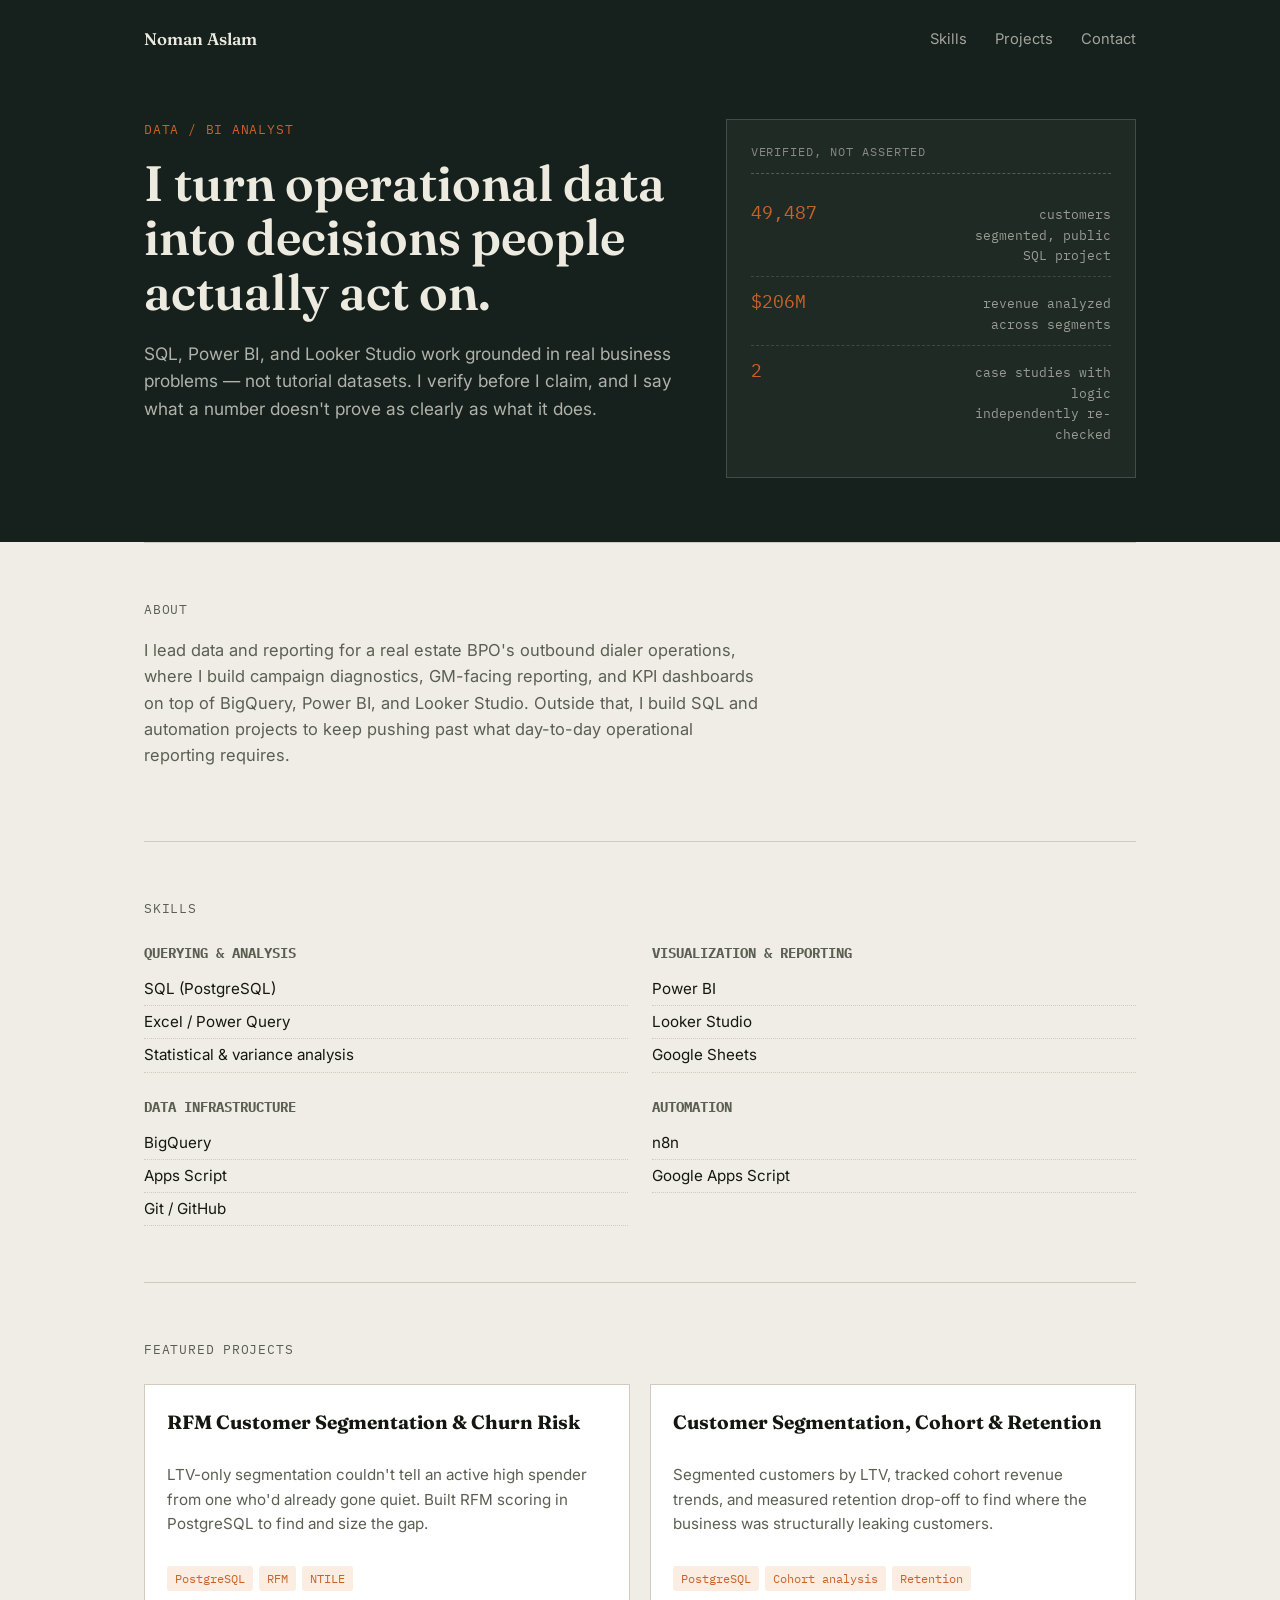
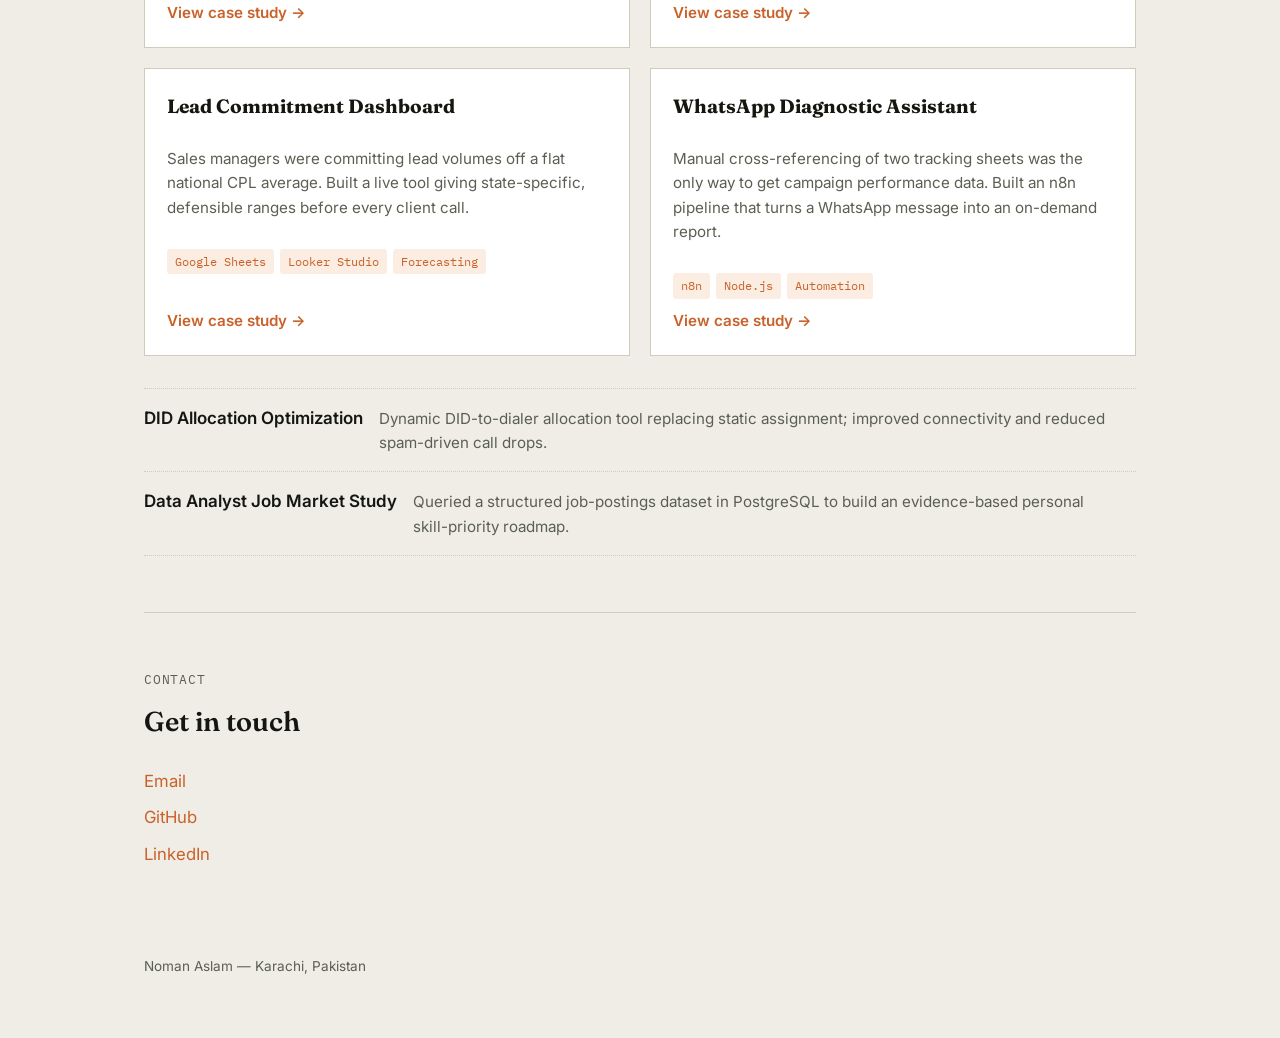
==== index.html @ b7667c4c "Update contact information in index.html" ====
<!DOCTYPE html>
<html lang="en">
<head>
<meta charset="UTF-8">
<meta name="viewport" content="width=device-width, initial-scale=1.0">
<title>Noman Aslam — Data / BI Analyst</title>
<meta name="description" content="Data and BI analyst portfolio — SQL, Power BI, Looker Studio, automation.">
<link rel="preconnect" href="https://fonts.googleapis.com">
<link href="https://fonts.googleapis.com/css2?family=Fraunces:wght@500;600&family=Inter:wght@400;500;600&family=IBM+Plex+Mono:wght@400;500&display=swap" rel="stylesheet">
<link rel="stylesheet" href="style.css">
</head>
<body>

<!-- ===================== HERO PANEL (dark, includes nav) ===================== -->
<!-- EDIT THIS SECTION: your one-line title, intro sentence, and the
     three ledger stats below (only use numbers you can actually back up) -->
<div class="hero-panel">
  <div class="wrap">
    <nav class="nav">
      <div class="nav-name">Noman Aslam</div>
      <div class="nav-links">
        <a href="#skills">Skills</a>
        <a href="#projects">Projects</a>
        <a href="#contact">Contact</a>
      </div>
    </nav>

    <section class="hero">
      <div>
        <div class="hero-eyebrow">Data / BI Analyst</div>
        <h1>I turn operational data into decisions people actually act on.</h1>
        <p>
          SQL, Power BI, and Looker Studio work grounded in real business problems —
          not tutorial datasets. I verify before I claim, and I say what a number
          doesn't prove as clearly as what it does.
        </p>
      </div>

      <!-- Ledger card: real, checkable numbers only -->
      <div class="ledger">
        <div class="ledger-title">Verified, not asserted</div>
        <div class="ledger-row">
          <span class="ledger-value">49,487</span>
          <span class="ledger-label">customers segmented, public SQL project</span>
        </div>
        <div class="ledger-row">
          <span class="ledger-value">$206M</span>
          <span class="ledger-label">revenue analyzed across segments</span>
        </div>
        <div class="ledger-row">
          <span class="ledger-value">2</span>
          <span class="ledger-label">case studies with logic independently re-checked</span>
        </div>
      </div>
    </section>
  </div>
</div>

<!-- ===================== ABOUT ===================== -->
<!-- EDIT THIS SECTION: 3-4 sentences about your real background -->
<div class="wrap">
  <section class="about">
    <div class="section-label">About</div>
    <p>
      I lead data and reporting for a real estate BPO's outbound dialer operations,
      where I build campaign diagnostics, GM-facing reporting, and KPI dashboards
      on top of BigQuery, Power BI, and Looker Studio. Outside that, I build SQL
      and automation projects to keep pushing past what day-to-day operational
      reporting requires.
    </p>
  </section>
</div>

<!-- ===================== SKILLS ===================== -->
<!-- EDIT THIS SECTION: add/remove items freely, keep the groupings -->
<div class="wrap">
  <section id="skills">
    <div class="section-label">Skills</div>
    <div class="section-title"></div>
    <div class="skills-groups">
      <div class="skill-group">
        <h4>Querying & Analysis</h4>
        <ul>
          <li>SQL (PostgreSQL)</li>
          <li>Excel / Power Query</li>
          <li>Statistical & variance analysis</li>
        </ul>
      </div>
      <div class="skill-group">
        <h4>Visualization & Reporting</h4>
        <ul>
          <li>Power BI</li>
          <li>Looker Studio</li>
          <li>Google Sheets</li>
        </ul>
      </div>
      <div class="skill-group">
        <h4>Data Infrastructure</h4>
        <ul>
          <li>BigQuery</li>
          <li>Apps Script</li>
          <li>Git / GitHub</li>
        </ul>
      </div>
      <div class="skill-group">
        <h4>Automation</h4>
        <ul>
          <li>n8n</li>
          <li>Google Apps Script</li>
        </ul>
      </div>
    </div>
  </section>
</div>

<!-- ===================== FEATURED PROJECTS ===================== -->
<!-- To add a project later: copy one .project-card block and edit the text -->
<div class="wrap">
  <section id="projects">
    <div class="section-label">Featured Projects</div>
    <div class="section-title"></div>
    <div class="projects-grid">

      <div class="project-card">
        <h3>RFM Customer Segmentation & Churn Risk</h3>
        <p class="problem">
          LTV-only segmentation couldn't tell an active high spender from one
          who'd already gone quiet. Built RFM scoring in PostgreSQL to find
          and size the gap.
        </p>
        <div class="tags">
          <span class="tag">PostgreSQL</span>
          <span class="tag">RFM</span>
          <span class="tag">NTILE</span>
        </div>
        <a class="card-link" href="projects/rfm-segmentation/">View case study →</a>
      </div>

      <div class="project-card">
        <h3>Customer Segmentation, Cohort & Retention</h3>
        <p class="problem">
          Segmented customers by LTV, tracked cohort revenue trends, and
          measured retention drop-off to find where the business was
          structurally leaking customers.
        </p>
        <div class="tags">
          <span class="tag">PostgreSQL</span>
          <span class="tag">Cohort analysis</span>
          <span class="tag">Retention</span>
        </div>
        <a class="card-link" href="projects/customer-segmentation/">View case study →</a>
      </div>

      <div class="project-card">
        <h3>Lead Commitment Dashboard</h3>
        <p class="problem">
          Sales managers were committing lead volumes off a flat national CPL
          average. Built a live tool giving state-specific, defensible ranges
          before every client call.
        </p>
        <div class="tags">
          <span class="tag">Google Sheets</span>
          <span class="tag">Looker Studio</span>
          <span class="tag">Forecasting</span>
        </div>
        <a class="card-link" href="projects/lead-commitment/">View case study →</a>
      </div>

      <div class="project-card">
        <h3>WhatsApp Diagnostic Assistant</h3>
        <p class="problem">
          Manual cross-referencing of two tracking sheets was the only way to
          get campaign performance data. Built an n8n pipeline that turns a
          WhatsApp message into an on-demand report.
        </p>
        <div class="tags">
          <span class="tag">n8n</span>
          <span class="tag">Node.js</span>
          <span class="tag">Automation</span>
        </div>
        <a class="card-link" href="projects/whatsapp-assistant/">View case study →</a>
      </div>

    </div>

    <!-- OTHER PROJECTS — flat list, no cards. For work that doesn't need
         a full case study. Add a link only once a real page exists for it. -->
    <div class="other-projects">
      <div class="other-project-row">
        <div class="other-project-name">DID Allocation Optimization</div>
        <div class="other-project-desc">Dynamic DID-to-dialer allocation tool replacing static assignment; improved connectivity and reduced spam-driven call drops.</div>
        <div class="other-project-link"></div>
      </div>
      <div class="other-project-row">
        <div class="other-project-name">Data Analyst Job Market Study</div>
        <div class="other-project-desc">Queried a structured job-postings dataset in PostgreSQL to build an evidence-based personal skill-priority roadmap.</div>
        <div class="other-project-link"></div>
      </div>
    </div>
  </section>
</div>

<!-- ===================== CONTACT ===================== -->
<!-- EDIT THIS SECTION: replace the # placeholders with your real links -->
<div class="wrap">
  <section id="contact">
    <div class="section-label">Contact</div>
    <div class="section-title">Get in touch</div>
    <div class="contact-links">
      <a href="mailto:mnoman.aslam012@gmail.com">Email</a>
      <a href="https://github.com/NomanAslam12">GitHub</a>
      <a href="https://www.linkedin.com/in/muhammad-noman-aslam-30125b125">LinkedIn</a>

    </div>
  </section>

  <footer>
    Noman Aslam — Karachi, Pakistan
  </footer>
</div>

</body>
</html>
---- style.css ----
/* =====================================================
   DESIGN TOKENS — change a value here and it updates
   everywhere that uses it. This is the only place you
   should need to touch colors/fonts.
   ===================================================== */
:root {
  --paper: #EFEDE6;         /* page background, below the hero */
  --ink-panel: #16211D;     /* dark ledger-green hero panel */
  --ink-panel-text: #EDEAE0;
  --ink: #14170F;           /* main text on light background */
  --ink-soft: #5B5F52;      /* secondary text */
  --line: #CFCBBD;          /* hairline borders/dividers */
  --accent: #C9622A;        /* burnt amber — the one accent color, used sparingly */
  --accent-soft: #FBEDE2;   /* pale accent background (tags, chips) */
  --flag: #8A3A16;          /* darker amber for callouts */

  --font-display: 'Fraunces', Georgia, serif;
  --font-body: 'Inter', -apple-system, sans-serif;
  --font-mono: 'IBM Plex Mono', ui-monospace, monospace;

  --max-width: 1040px;
}

* { box-sizing: border-box; }

html { scroll-behavior: smooth; }

body {
  margin: 0;
  background: var(--paper);
  color: var(--ink);
  font-family: var(--font-body);
  font-size: 17px;
  line-height: 1.6;
  -webkit-font-smoothing: antialiased;
}

a { color: var(--accent); text-decoration: none; }
a:hover { text-decoration: underline; }
a:focus-visible, button:focus-visible { outline: 2px solid var(--accent); outline-offset: 2px; }

.wrap {
  max-width: var(--max-width);
  margin: 0 auto;
  padding: 0 24px;
}

/* ---------- HERO PANEL (dark) ---------- */
/* This whole block sits on a dark ledger-green background —
   the nav lives inside it so the page opens with weight,
   instead of a flat light page top to bottom. */
.hero-panel {
  background: var(--ink-panel);
  color: var(--ink-panel-text);
}

.nav {
  display: flex;
  justify-content: space-between;
  align-items: center;
  padding: 26px 0;
}
.nav-name {
  font-family: var(--font-display);
  font-weight: 600;
  font-size: 1.05rem;
}
.nav-links { display: flex; }
.nav-links a {
  color: rgba(237,234,224,0.65);
  margin-left: 28px;
  font-size: 0.92rem;
}
.nav-links a:hover { color: var(--ink-panel-text); text-decoration: none; }

.hero {
  display: grid;
  grid-template-columns: 1.3fr 1fr;
  gap: 48px;
  align-items: start;
  padding: 40px 0 64px;
  border-top: none;
}
@media (max-width: 720px) { .hero { grid-template-columns: 1fr; gap: 32px; } }

.hero-eyebrow {
  font-family: var(--font-mono);
  font-size: 0.82rem;
  color: var(--accent);
  letter-spacing: 0.06em;
  text-transform: uppercase;
  margin-bottom: 16px;
}
.hero h1 {
  font-family: var(--font-display);
  font-weight: 600;
  font-size: clamp(2.2rem, 4.2vw, 3.1rem);
  line-height: 1.1;
  margin: 0 0 20px;
  color: var(--ink-panel-text);
}
.hero p {
  font-size: 1.08rem;
  color: rgba(237,234,224,0.72);
  max-width: 48ch;
  margin: 0;
}

/* Ledger card — the signature element. Styled like a printed
   receipt/readout sitting inside the dark panel. */
.ledger {
  background: rgba(237,234,224,0.04);
  border: 1px solid rgba(237,234,224,0.18);
  padding: 22px 24px;
}
.ledger-title {
  font-family: var(--font-mono);
  font-size: 0.75rem;
  text-transform: uppercase;
  letter-spacing: 0.08em;
  color: rgba(237,234,224,0.5);
  border-bottom: 1px dashed rgba(237,234,224,0.25);
  padding-bottom: 12px;
  margin-bottom: 14px;
}
.ledger-row {
  display: flex;
  justify-content: space-between;
  align-items: baseline;
  padding: 10px 0;
  border-bottom: 1px dashed rgba(237,234,224,0.15);
  font-family: var(--font-mono);
}
.ledger-row:last-of-type { border-bottom: none; }
.ledger-value {
  color: var(--accent);
  font-size: 1.15rem;
}
.ledger-label {
  font-size: 0.8rem;
  color: rgba(237,234,224,0.6);
  text-align: right;
  max-width: 18ch;
}

/* ---------- SECTION HEADINGS ---------- */
section { padding: 56px 0; border-top: 1px solid var(--line); }
.section-label {
  font-family: var(--font-mono);
  font-size: 0.82rem;
  color: var(--ink-soft);
  text-transform: uppercase;
  letter-spacing: 0.06em;
  margin-bottom: 10px;
}
.section-title {
  font-family: var(--font-display);
  font-size: 1.7rem;
  font-weight: 600;
  margin: 0 0 24px;
}

/* ---------- ABOUT ---------- */
.about p { max-width: 62ch; color: var(--ink-soft); font-size: 1.03rem; }

/* ---------- PROJECT CARDS ---------- */
.projects-grid {
  display: grid;
  grid-template-columns: 1fr 1fr;
  gap: 20px;
}
@media (max-width: 640px) { .projects-grid { grid-template-columns: 1fr; } }

.project-card {
  border: 1px solid var(--line);
  background: white;
  padding: 22px;
  display: flex;
  flex-direction: column;
  gap: 10px;
}
.project-card h3 {
  font-family: var(--font-display);
  font-size: 1.2rem;
  margin: 0;
}
.project-card .problem { color: var(--ink-soft); font-size: 0.95rem; }
.tags { display: flex; flex-wrap: wrap; gap: 6px; margin-top: 4px; }
.tag {
  font-family: var(--font-mono);
  font-size: 0.75rem;
  background: var(--accent-soft);
  color: var(--accent);
  padding: 3px 8px;
  border-radius: 3px;
}
.card-link { margin-top: auto; font-weight: 600; font-size: 0.95rem; }

/* Flat "other projects" list — deliberately plain, no cards or tags.
   For smaller projects that don't need a full case study. */
.other-projects { margin-top: 32px; }
.other-project-row {
  display: flex;
  justify-content: space-between;
  align-items: baseline;
  gap: 16px;
  padding: 16px 0;
  border-bottom: 1px dotted var(--line);
}
.other-project-row:first-child { border-top: 1px dotted var(--line); }
.other-project-name {
  font-weight: 600;
  flex: 0 0 auto;
  min-width: 200px;
}
.other-project-desc {
  color: var(--ink-soft);
  font-size: 0.95rem;
  flex: 1 1 auto;
}
.other-project-link {
  flex: 0 0 auto;
  font-size: 0.9rem;
  white-space: nowrap;
}
@media (max-width: 640px) {
  .other-project-row { flex-direction: column; gap: 4px; }
  .other-project-name { min-width: 0; }
}

/* ---------- SKILLS ---------- */
.skills-groups { display: grid; grid-template-columns: 1fr 1fr; gap: 24px; }
@media (max-width: 640px) { .skills-groups { grid-template-columns: 1fr; } }
.skill-group h4 {
  font-family: var(--font-mono);
  font-size: 0.85rem;
  text-transform: uppercase;
  color: var(--ink-soft);
  margin: 0 0 8px;
}
.skill-group ul { margin: 0; padding: 0; list-style: none; }
.skill-group li { padding: 4px 0; border-bottom: 1px dotted var(--line); font-size: 0.95rem; }

/* ---------- CONTACT ---------- */
.contact-links { display: flex; flex-direction: column; gap: 10px; font-size: 1.05rem; }

footer {
  padding: 32px 0 60px;
  color: var(--ink-soft);
  font-size: 0.85rem;
}

/* ---------- CASE STUDY PAGE ---------- */
.case-header { padding: 56px 0 32px; }
.back-link { font-family: var(--font-mono); font-size: 0.85rem; }
.case-header h1 {
  font-family: var(--font-display);
  font-size: clamp(1.8rem, 4vw, 2.4rem);
  margin: 18px 0 8px;
}
.case-body h2 {
  font-family: var(--font-display);
  font-size: 1.35rem;
  margin: 40px 0 14px;
}
.case-body p, .case-body li { color: var(--ink-soft); font-size: 1.02rem; }
.case-body img {
  width: 100%;
  height: auto;
  display: block;
  border: 1px solid var(--line);
  margin: 20px 0;
}
.case-body table {
  width: 100%;
  border-collapse: collapse;
  margin: 16px 0;
  font-size: 0.92rem;
}
.case-body th, .case-body td {
  text-align: left;
  padding: 8px 10px;
  border-bottom: 1px solid var(--line);
  font-family: var(--font-mono);
}
.case-body th { color: var(--ink-soft); font-weight: 600; }
.flag-note {
  border-left: 3px solid var(--flag);
  background: #FBF1EA;
  padding: 12px 16px;
  font-size: 0.92rem;
  color: var(--ink);
  margin: 20px 0;
}
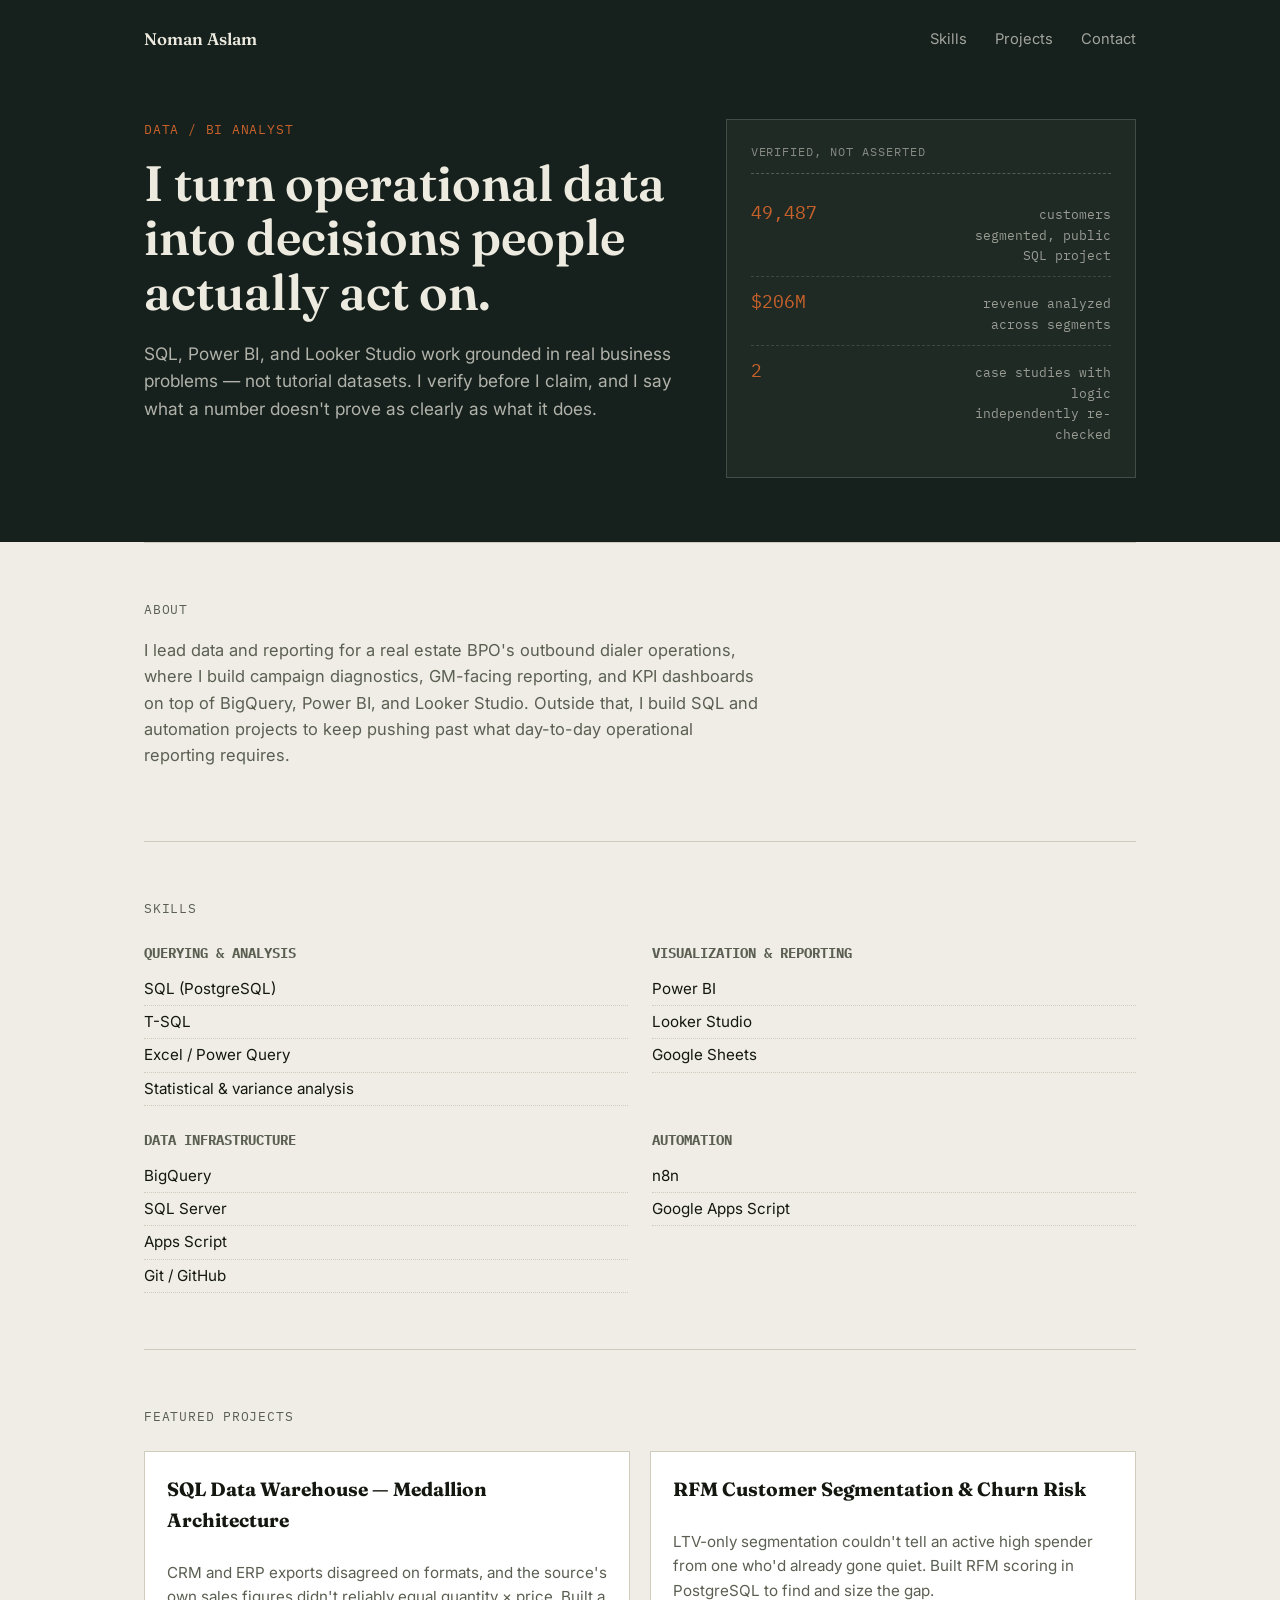
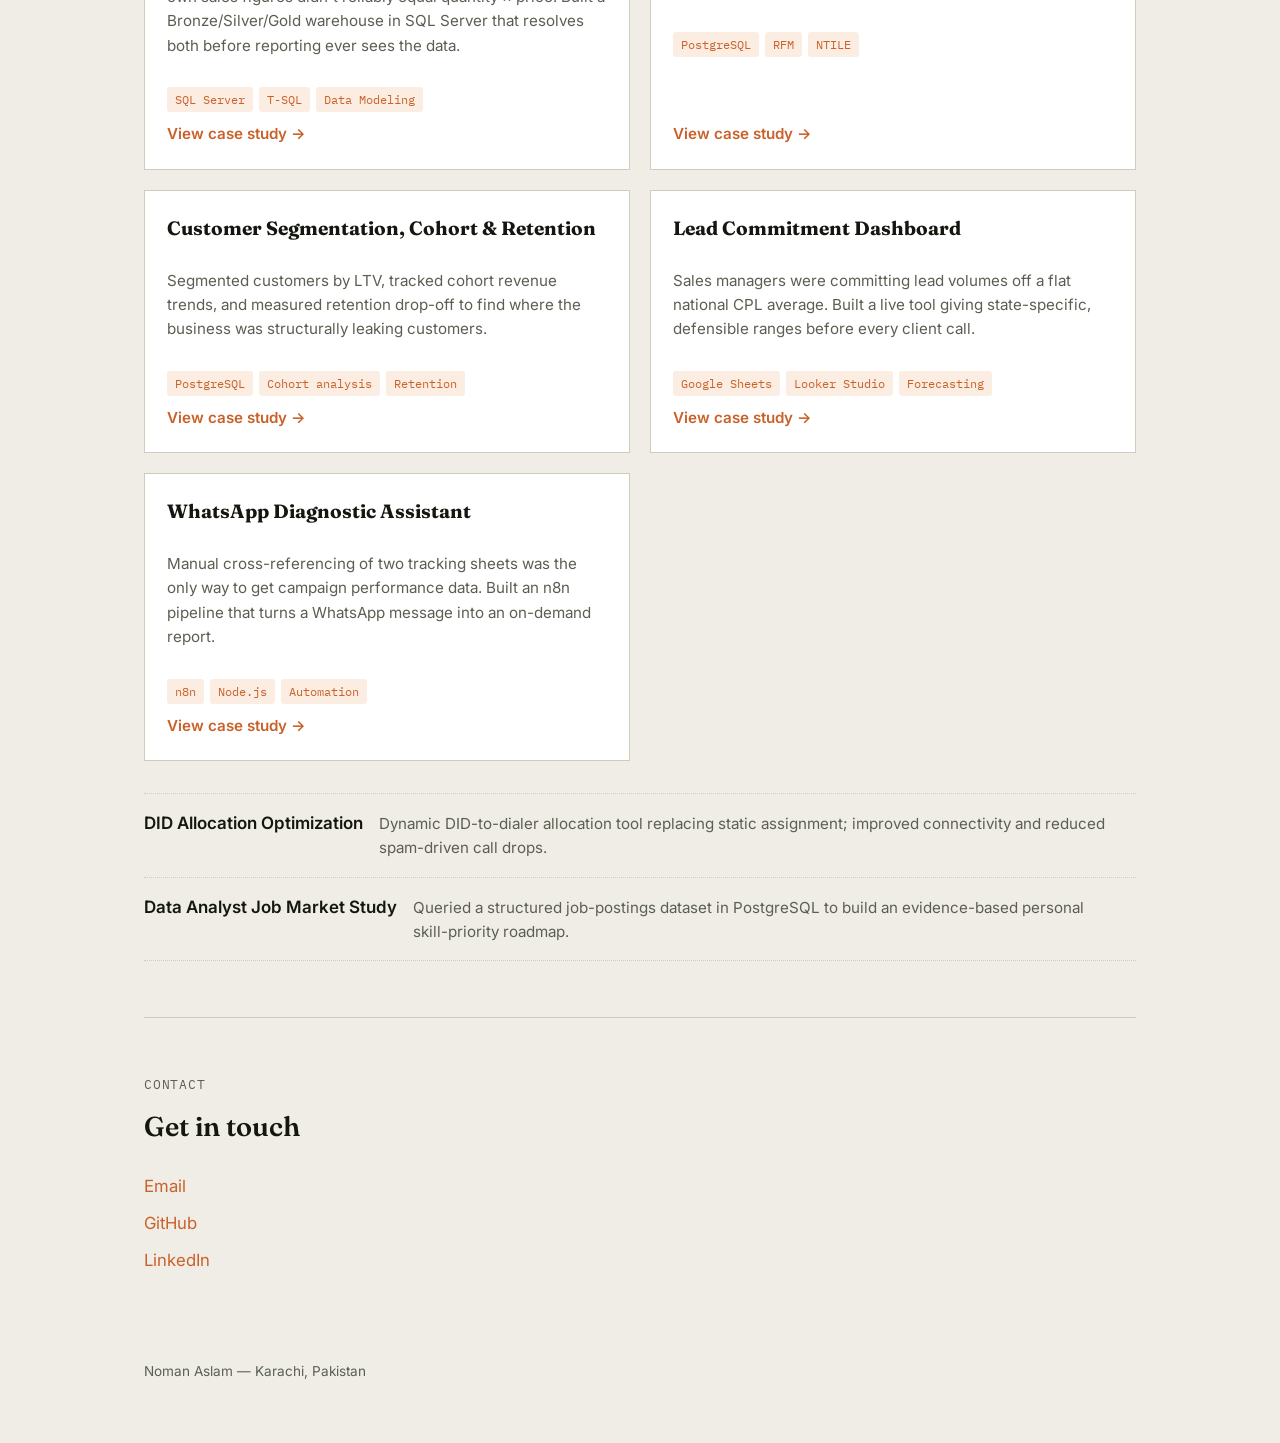
==== commit f99f59f5: "Update skills and project information in index.html Added new skills and project details to the port" ====
--- a/index.html
+++ b/index.html
@@ -82,6 +82,7 @@
         <h4>Querying & Analysis</h4>
         <ul>
           <li>SQL (PostgreSQL)</li>
+          <li>T-SQL</li>
           <li>Excel / Power Query</li>
           <li>Statistical & variance analysis</li>
         </ul>
@@ -98,6 +99,7 @@
         <h4>Data Infrastructure</h4>
         <ul>
           <li>BigQuery</li>
+          <li>SQL Server</li>
           <li>Apps Script</li>
           <li>Git / GitHub</li>
         </ul>
@@ -120,6 +122,21 @@
     <div class="section-label">Featured Projects</div>
     <div class="section-title"></div>
     <div class="projects-grid">
+
+      <div class="project-card">
+        <h3>SQL Data Warehouse — Medallion Architecture</h3>
+        <p class="problem">
+          CRM and ERP exports disagreed on formats, and the source's own sales
+          figures didn't reliably equal quantity × price. Built a Bronze/Silver/Gold
+          warehouse in SQL Server that resolves both before reporting ever sees the data.
+        </p>
+        <div class="tags">
+          <span class="tag">SQL Server</span>
+          <span class="tag">T-SQL</span>
+          <span class="tag">Data Modeling</span>
+        </div>
+        <a class="card-link" href="projects/data-warehouse/">View case study →</a>
+      </div>
 
       <div class="project-card">
         <h3>RFM Customer Segmentation & Churn Risk</h3>
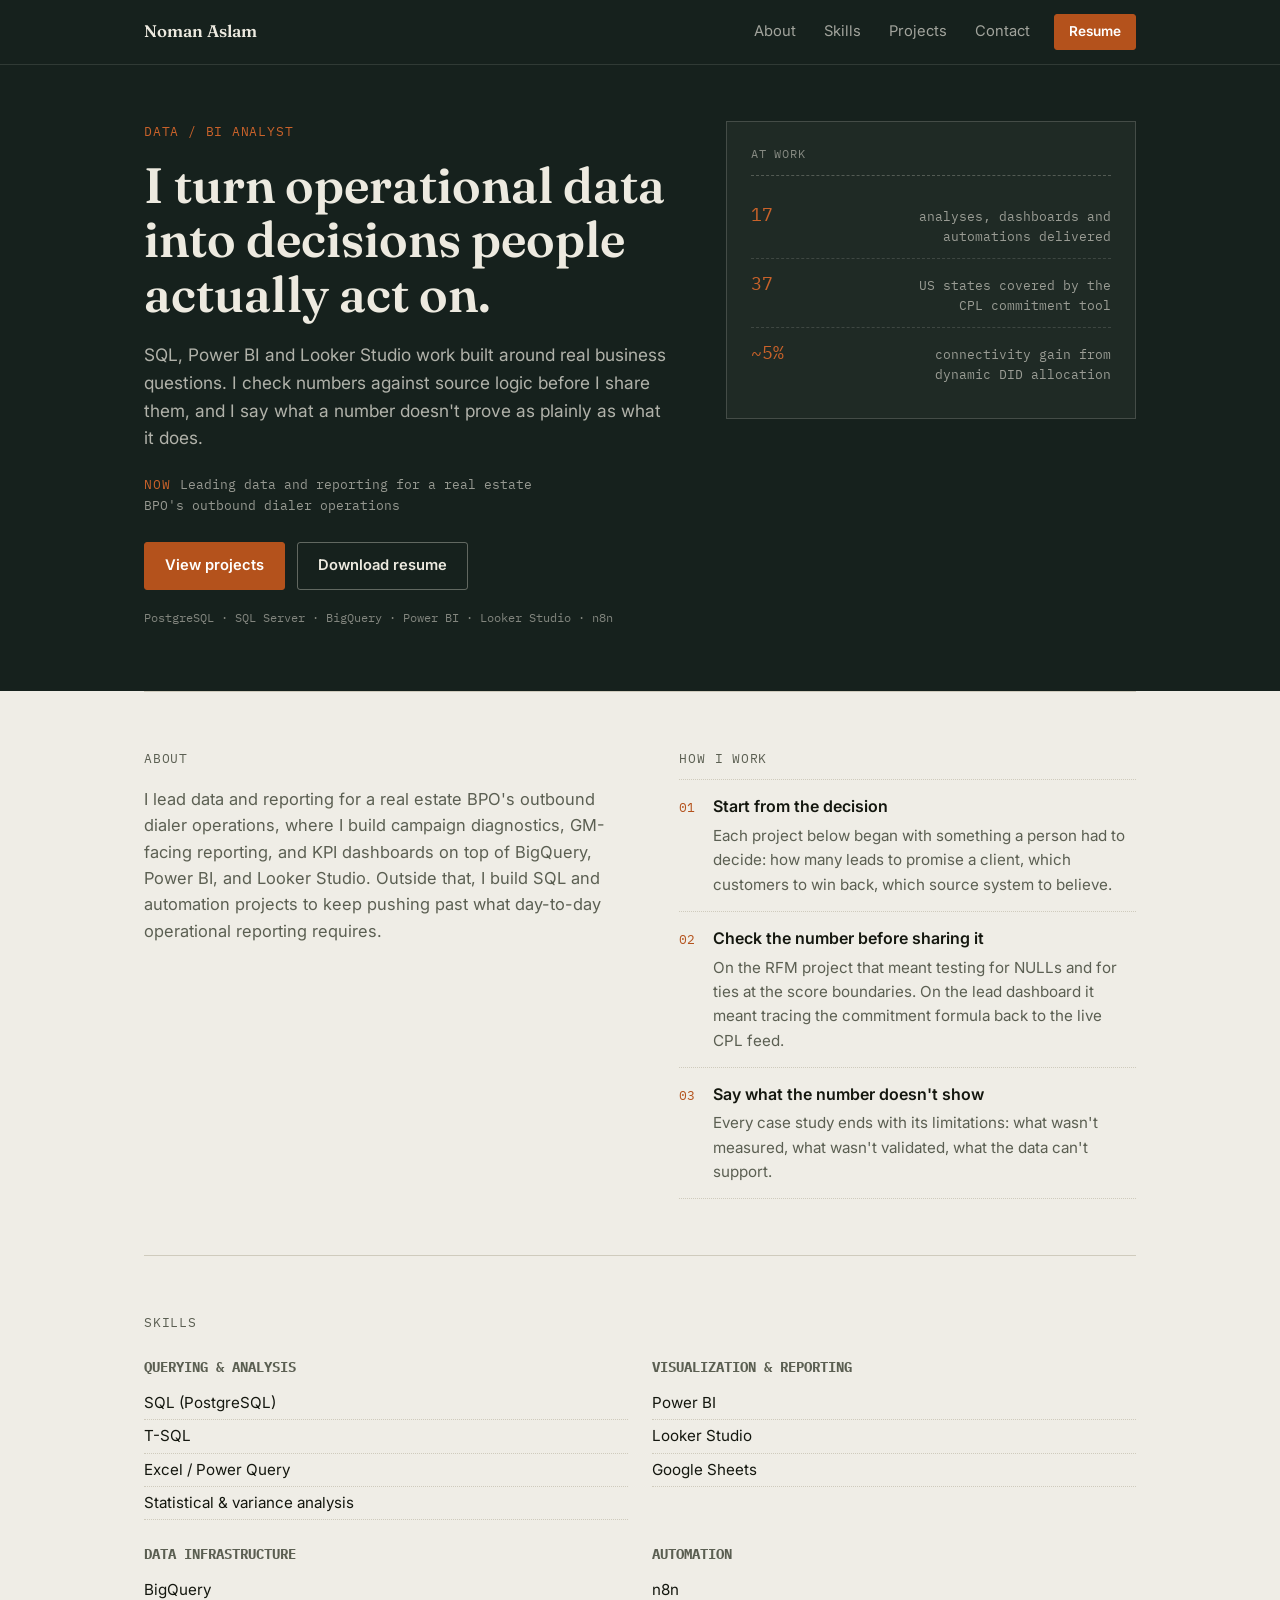
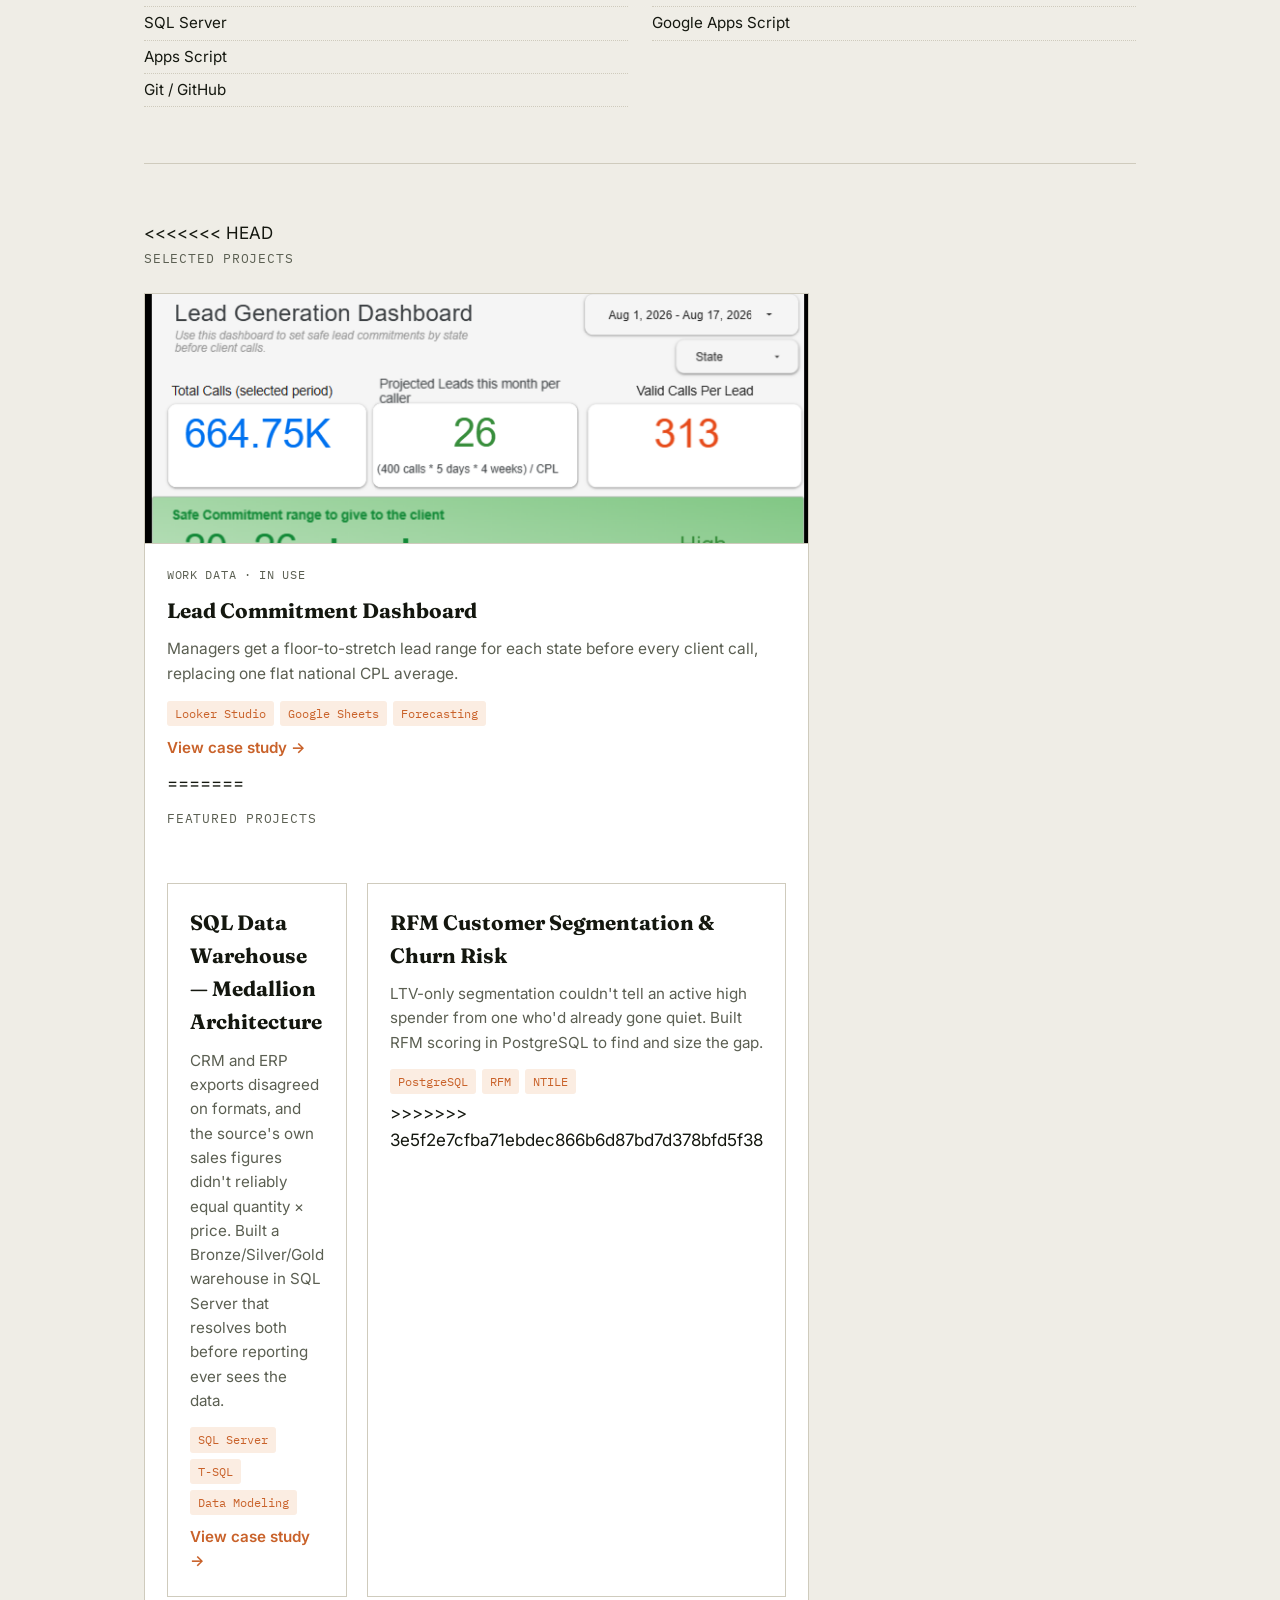
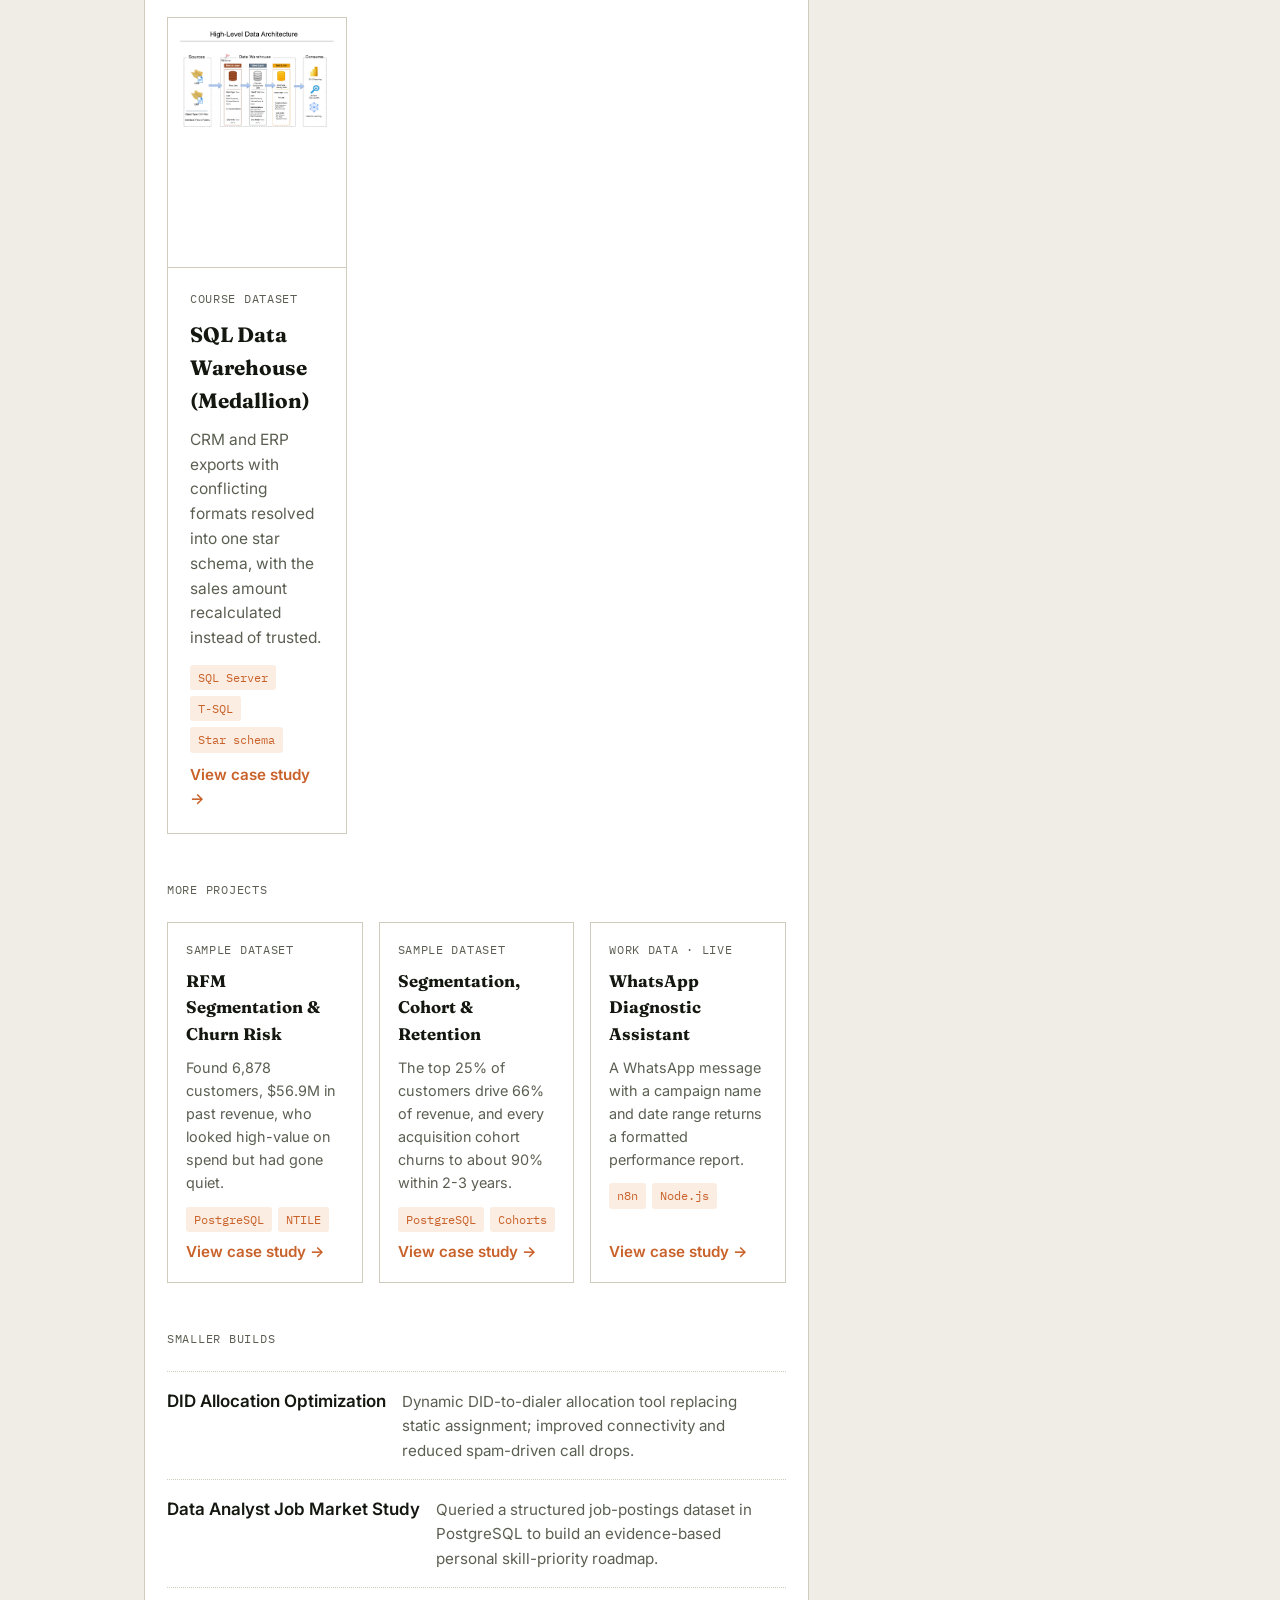
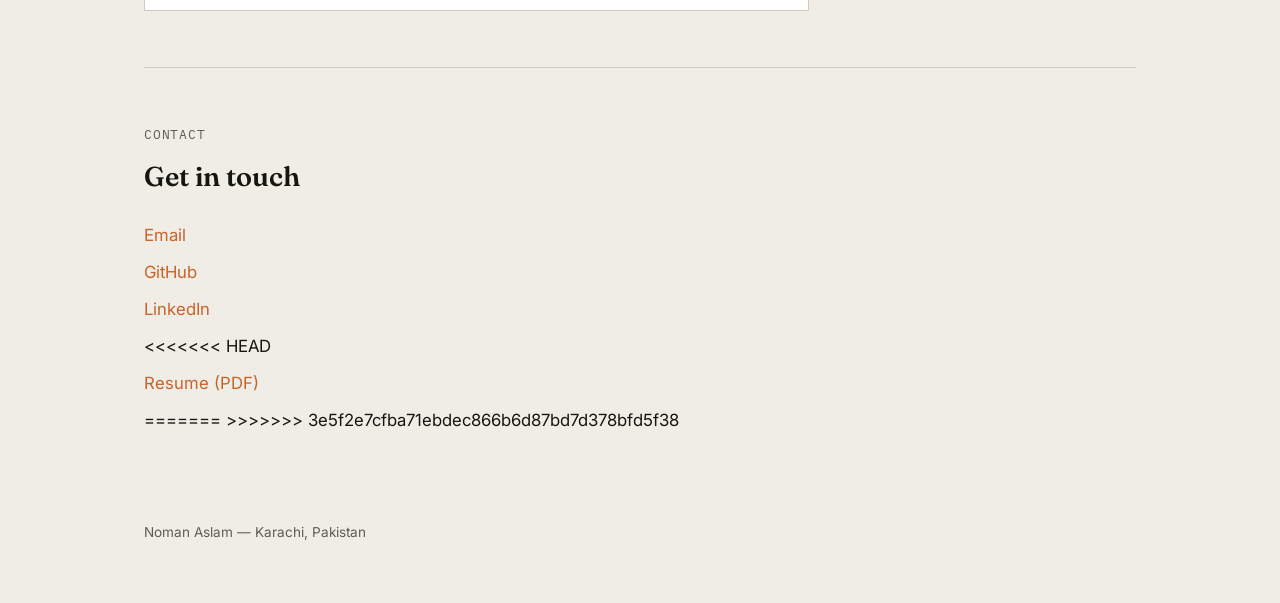
==== commit ba258832: "Add files via upload" ====
--- a/index.html
+++ b/index.html
@@ -1,240 +1,321 @@
-<!DOCTYPE html>
-<html lang="en">
-<head>
-<meta charset="UTF-8">
-<meta name="viewport" content="width=device-width, initial-scale=1.0">
-<title>Noman Aslam — Data / BI Analyst</title>
-<meta name="description" content="Data and BI analyst portfolio — SQL, Power BI, Looker Studio, automation.">
-<link rel="preconnect" href="https://fonts.googleapis.com">
-<link href="https://fonts.googleapis.com/css2?family=Fraunces:wght@500;600&family=Inter:wght@400;500;600&family=IBM+Plex+Mono:wght@400;500&display=swap" rel="stylesheet">
-<link rel="stylesheet" href="style.css">
-</head>
-<body>
-
-<!-- ===================== HERO PANEL (dark, includes nav) ===================== -->
-<!-- EDIT THIS SECTION: your one-line title, intro sentence, and the
-     three ledger stats below (only use numbers you can actually back up) -->
-<div class="hero-panel">
-  <div class="wrap">
-    <nav class="nav">
-      <div class="nav-name">Noman Aslam</div>
-      <div class="nav-links">
-        <a href="#skills">Skills</a>
-        <a href="#projects">Projects</a>
-        <a href="#contact">Contact</a>
-      </div>
-    </nav>
-
-    <section class="hero">
-      <div>
-        <div class="hero-eyebrow">Data / BI Analyst</div>
-        <h1>I turn operational data into decisions people actually act on.</h1>
-        <p>
-          SQL, Power BI, and Looker Studio work grounded in real business problems —
-          not tutorial datasets. I verify before I claim, and I say what a number
-          doesn't prove as clearly as what it does.
-        </p>
-      </div>
-
-      <!-- Ledger card: real, checkable numbers only -->
-      <div class="ledger">
-        <div class="ledger-title">Verified, not asserted</div>
-        <div class="ledger-row">
-          <span class="ledger-value">49,487</span>
-          <span class="ledger-label">customers segmented, public SQL project</span>
-        </div>
-        <div class="ledger-row">
-          <span class="ledger-value">$206M</span>
-          <span class="ledger-label">revenue analyzed across segments</span>
-        </div>
-        <div class="ledger-row">
-          <span class="ledger-value">2</span>
-          <span class="ledger-label">case studies with logic independently re-checked</span>
-        </div>
-      </div>
-    </section>
-  </div>
-</div>
-
-<!-- ===================== ABOUT ===================== -->
-<!-- EDIT THIS SECTION: 3-4 sentences about your real background -->
-<div class="wrap">
-  <section class="about">
-    <div class="section-label">About</div>
-    <p>
-      I lead data and reporting for a real estate BPO's outbound dialer operations,
-      where I build campaign diagnostics, GM-facing reporting, and KPI dashboards
-      on top of BigQuery, Power BI, and Looker Studio. Outside that, I build SQL
-      and automation projects to keep pushing past what day-to-day operational
-      reporting requires.
-    </p>
-  </section>
-</div>
-
-<!-- ===================== SKILLS ===================== -->
-<!-- EDIT THIS SECTION: add/remove items freely, keep the groupings -->
-<div class="wrap">
-  <section id="skills">
-    <div class="section-label">Skills</div>
-    <div class="section-title"></div>
-    <div class="skills-groups">
-      <div class="skill-group">
-        <h4>Querying & Analysis</h4>
-        <ul>
-          <li>SQL (PostgreSQL)</li>
-          <li>T-SQL</li>
-          <li>Excel / Power Query</li>
-          <li>Statistical & variance analysis</li>
-        </ul>
-      </div>
-      <div class="skill-group">
-        <h4>Visualization & Reporting</h4>
-        <ul>
-          <li>Power BI</li>
-          <li>Looker Studio</li>
-          <li>Google Sheets</li>
-        </ul>
-      </div>
-      <div class="skill-group">
-        <h4>Data Infrastructure</h4>
-        <ul>
-          <li>BigQuery</li>
-          <li>SQL Server</li>
-          <li>Apps Script</li>
-          <li>Git / GitHub</li>
-        </ul>
-      </div>
-      <div class="skill-group">
-        <h4>Automation</h4>
-        <ul>
-          <li>n8n</li>
-          <li>Google Apps Script</li>
-        </ul>
-      </div>
-    </div>
-  </section>
-</div>
-
-<!-- ===================== FEATURED PROJECTS ===================== -->
-<!-- To add a project later: copy one .project-card block and edit the text -->
-<div class="wrap">
-  <section id="projects">
-    <div class="section-label">Featured Projects</div>
-    <div class="section-title"></div>
-    <div class="projects-grid">
-
-      <div class="project-card">
-        <h3>SQL Data Warehouse — Medallion Architecture</h3>
-        <p class="problem">
-          CRM and ERP exports disagreed on formats, and the source's own sales
-          figures didn't reliably equal quantity × price. Built a Bronze/Silver/Gold
-          warehouse in SQL Server that resolves both before reporting ever sees the data.
-        </p>
-        <div class="tags">
-          <span class="tag">SQL Server</span>
-          <span class="tag">T-SQL</span>
-          <span class="tag">Data Modeling</span>
-        </div>
-        <a class="card-link" href="projects/data-warehouse/">View case study →</a>
-      </div>
-
-      <div class="project-card">
-        <h3>RFM Customer Segmentation & Churn Risk</h3>
-        <p class="problem">
-          LTV-only segmentation couldn't tell an active high spender from one
-          who'd already gone quiet. Built RFM scoring in PostgreSQL to find
-          and size the gap.
-        </p>
-        <div class="tags">
-          <span class="tag">PostgreSQL</span>
-          <span class="tag">RFM</span>
-          <span class="tag">NTILE</span>
-        </div>
-        <a class="card-link" href="projects/rfm-segmentation/">View case study →</a>
-      </div>
-
-      <div class="project-card">
-        <h3>Customer Segmentation, Cohort & Retention</h3>
-        <p class="problem">
-          Segmented customers by LTV, tracked cohort revenue trends, and
-          measured retention drop-off to find where the business was
-          structurally leaking customers.
-        </p>
-        <div class="tags">
-          <span class="tag">PostgreSQL</span>
-          <span class="tag">Cohort analysis</span>
-          <span class="tag">Retention</span>
-        </div>
-        <a class="card-link" href="projects/customer-segmentation/">View case study →</a>
-      </div>
-
-      <div class="project-card">
-        <h3>Lead Commitment Dashboard</h3>
-        <p class="problem">
-          Sales managers were committing lead volumes off a flat national CPL
-          average. Built a live tool giving state-specific, defensible ranges
-          before every client call.
-        </p>
-        <div class="tags">
-          <span class="tag">Google Sheets</span>
-          <span class="tag">Looker Studio</span>
-          <span class="tag">Forecasting</span>
-        </div>
-        <a class="card-link" href="projects/lead-commitment/">View case study →</a>
-      </div>
-
-      <div class="project-card">
-        <h3>WhatsApp Diagnostic Assistant</h3>
-        <p class="problem">
-          Manual cross-referencing of two tracking sheets was the only way to
-          get campaign performance data. Built an n8n pipeline that turns a
-          WhatsApp message into an on-demand report.
-        </p>
-        <div class="tags">
-          <span class="tag">n8n</span>
-          <span class="tag">Node.js</span>
-          <span class="tag">Automation</span>
-        </div>
-        <a class="card-link" href="projects/whatsapp-assistant/">View case study →</a>
-      </div>
-
-    </div>
-
-    <!-- OTHER PROJECTS — flat list, no cards. For work that doesn't need
-         a full case study. Add a link only once a real page exists for it. -->
-    <div class="other-projects">
-      <div class="other-project-row">
-        <div class="other-project-name">DID Allocation Optimization</div>
-        <div class="other-project-desc">Dynamic DID-to-dialer allocation tool replacing static assignment; improved connectivity and reduced spam-driven call drops.</div>
-        <div class="other-project-link"></div>
-      </div>
-      <div class="other-project-row">
-        <div class="other-project-name">Data Analyst Job Market Study</div>
-        <div class="other-project-desc">Queried a structured job-postings dataset in PostgreSQL to build an evidence-based personal skill-priority roadmap.</div>
-        <div class="other-project-link"></div>
-      </div>
-    </div>
-  </section>
-</div>
-
-<!-- ===================== CONTACT ===================== -->
-<!-- EDIT THIS SECTION: replace the # placeholders with your real links -->
-<div class="wrap">
-  <section id="contact">
-    <div class="section-label">Contact</div>
-    <div class="section-title">Get in touch</div>
-    <div class="contact-links">
-      <a href="mailto:mnoman.aslam012@gmail.com">Email</a>
-      <a href="https://github.com/NomanAslam12">GitHub</a>
-      <a href="https://www.linkedin.com/in/muhammad-noman-aslam-30125b125">LinkedIn</a>
-
-    </div>
-  </section>
-
-  <footer>
-    Noman Aslam — Karachi, Pakistan
-  </footer>
-</div>
-
-</body>
-</html>
+<!DOCTYPE html>
+<html lang="en">
+<head>
+<meta charset="UTF-8">
+<meta name="viewport" content="width=device-width, initial-scale=1.0, viewport-fit=cover">
+<meta name="theme-color" content="#16211D">
+<title>Noman Aslam &mdash; Data / BI Analyst</title>
+<meta name="description" content="Data and BI analyst portfolio: SQL, Power BI, Looker Studio, automation.">
+<link rel="preconnect" href="https://fonts.googleapis.com">
+<link href="https://fonts.googleapis.com/css2?family=Fraunces:wght@500;600&family=Inter:wght@400;500;600&family=IBM+Plex+Mono:wght@400;500&display=swap" rel="stylesheet">
+<link rel="stylesheet" href="style.css">
+</head>
+<body>
+
+<!-- ===================== STICKY HEADER ===================== -->
+<!-- The Resume button hides itself until resume.pdf exists in the repo root. -->
+<header class="site-header">
+  <div class="wrap">
+    <nav class="nav">
+      <a class="nav-name" href="#top">Noman Aslam</a>
+      <div class="nav-links">
+        <a class="nav-opt" href="#about">About</a>
+        <a class="nav-opt" href="#skills">Skills</a>
+        <a href="#projects">Projects</a>
+        <a class="nav-opt" href="#contact">Contact</a>
+        <a class="btn btn-sm" href="resume.pdf" download data-resume>Resume</a>
+      </div>
+    </nav>
+  </div>
+</header>
+
+<!-- ===================== HERO ===================== -->
+<div class="hero-panel" id="top">
+  <div class="wrap">
+    <section class="hero">
+      <div>
+        <div class="hero-eyebrow">Data / BI Analyst</div>
+        <h1>I turn operational data into decisions people actually act on.</h1>
+        <p>
+          SQL, Power BI and Looker Studio work built around real business questions.
+          I check numbers against source logic before I share them, and I say what a
+          number doesn't prove as plainly as what it does.
+        </p>
+        <div class="hero-now"><span>Now</span>Leading data and reporting for a real estate BPO's outbound dialer operations</div>
+        <div class="hero-cta">
+          <a class="btn" href="#projects">View projects</a>
+          <a class="btn btn-ghost" href="resume.pdf" download data-resume>Download resume</a>
+        </div>
+        <div class="hero-stack">PostgreSQL &middot; SQL Server &middot; BigQuery &middot; Power BI &middot; Looker Studio &middot; n8n</div>
+      </div>
+
+      <!-- Numbers below come from my own work records. Edit them freely. -->
+      <div class="ledger">
+        <div class="ledger-title">At work</div>
+        <div class="ledger-row">
+          <span class="ledger-value">17</span>
+          <span class="ledger-label">analyses, dashboards and automations delivered</span>
+        </div>
+        <div class="ledger-row">
+          <span class="ledger-value">37</span>
+          <span class="ledger-label">US states covered by the CPL commitment tool</span>
+        </div>
+        <div class="ledger-row">
+          <span class="ledger-value">~5%</span>
+          <span class="ledger-label">connectivity gain from dynamic DID allocation</span>
+        </div>
+      </div>
+    </section>
+  </div>
+</div>
+
+<!-- ===================== ABOUT + HOW I WORK ===================== -->
+<div class="wrap">
+  <section id="about" class="about">
+    <div class="about-grid">
+      <div>
+        <div class="section-label">About</div>
+        <p>
+          I lead data and reporting for a real estate BPO's outbound dialer operations,
+          where I build campaign diagnostics, GM-facing reporting, and KPI dashboards
+          on top of BigQuery, Power BI, and Looker Studio. Outside that, I build SQL
+          and automation projects to keep pushing past what day-to-day operational
+          reporting requires.
+        </p>
+      </div>
+      <div>
+        <div class="section-label">How I work</div>
+        <ul class="how-list">
+          <li>
+            <span class="how-num">01</span>
+            <div>
+              <h4>Start from the decision</h4>
+              <p>Each project below began with something a person had to decide: how many leads to promise a client, which customers to win back, which source system to believe.</p>
+            </div>
+          </li>
+          <li>
+            <span class="how-num">02</span>
+            <div>
+              <h4>Check the number before sharing it</h4>
+              <p>On the RFM project that meant testing for NULLs and for ties at the score boundaries. On the lead dashboard it meant tracing the commitment formula back to the live CPL feed.</p>
+            </div>
+          </li>
+          <li>
+            <span class="how-num">03</span>
+            <div>
+              <h4>Say what the number doesn't show</h4>
+              <p>Every case study ends with its limitations: what wasn't measured, what wasn't validated, what the data can't support.</p>
+            </div>
+          </li>
+        </ul>
+      </div>
+    </div>
+  </section>
+</div>
+
+<!-- ===================== SKILLS ===================== -->
+<div class="wrap">
+  <section id="skills">
+    <div class="section-label">Skills</div>
+    <div class="section-title"></div>
+    <div class="skills-groups">
+      <div class="skill-group">
+        <h4>Querying & Analysis</h4>
+        <ul>
+          <li>SQL (PostgreSQL)</li>
+          <li>T-SQL</li>
+          <li>Excel / Power Query</li>
+          <li>Statistical & variance analysis</li>
+        </ul>
+      </div>
+      <div class="skill-group">
+        <h4>Visualization & Reporting</h4>
+        <ul>
+          <li>Power BI</li>
+          <li>Looker Studio</li>
+          <li>Google Sheets</li>
+        </ul>
+      </div>
+      <div class="skill-group">
+        <h4>Data Infrastructure</h4>
+        <ul>
+          <li>BigQuery</li>
+          <li>SQL Server</li>
+          <li>Apps Script</li>
+          <li>Git / GitHub</li>
+        </ul>
+      </div>
+      <div class="skill-group">
+        <h4>Automation</h4>
+        <ul>
+          <li>n8n</li>
+          <li>Google Apps Script</li>
+        </ul>
+      </div>
+    </div>
+  </section>
+</div>
+
+<!-- ===================== PROJECTS ===================== -->
+<!-- Two flagship cards, then smaller cards, then a plain list.
+     To swap a flagship: move its block between the two grids and
+     change the class names (flagship-card <-> mini-card). -->
+<div class="wrap">
+  <section id="projects">
+<<<<<<< HEAD
+    <div class="section-label">Selected projects</div>
+    <div class="section-title"></div>
+
+    <div class="flagship-grid">
+
+      <div class="flagship-card">
+        <img class="card-thumb" src="projects/lead-commitment/images/lead-commitment-dashboard.png" alt="Lead commitment dashboard with a floor-to-stretch lead range and a state CPL table" loading="lazy">
+        <div class="flagship-body">
+          <div class="card-meta">Work data &middot; in use</div>
+          <h3>Lead Commitment Dashboard</h3>
+          <p>Managers get a floor-to-stretch lead range for each state before every client call, replacing one flat national CPL average.</p>
+          <div class="tags">
+            <span class="tag">Looker Studio</span>
+            <span class="tag">Google Sheets</span>
+            <span class="tag">Forecasting</span>
+          </div>
+          <a class="card-link" href="projects/lead-commitment/">View case study &rarr;</a>
+=======
+    <div class="section-label">Featured Projects</div>
+    <div class="section-title"></div>
+    <div class="projects-grid">
+
+      <div class="project-card">
+        <h3>SQL Data Warehouse — Medallion Architecture</h3>
+        <p class="problem">
+          CRM and ERP exports disagreed on formats, and the source's own sales
+          figures didn't reliably equal quantity × price. Built a Bronze/Silver/Gold
+          warehouse in SQL Server that resolves both before reporting ever sees the data.
+        </p>
+        <div class="tags">
+          <span class="tag">SQL Server</span>
+          <span class="tag">T-SQL</span>
+          <span class="tag">Data Modeling</span>
+        </div>
+        <a class="card-link" href="projects/data-warehouse/index.html">View case study →</a>
+      </div>
+
+      <div class="project-card">
+        <h3>RFM Customer Segmentation & Churn Risk</h3>
+        <p class="problem">
+          LTV-only segmentation couldn't tell an active high spender from one
+          who'd already gone quiet. Built RFM scoring in PostgreSQL to find
+          and size the gap.
+        </p>
+        <div class="tags">
+          <span class="tag">PostgreSQL</span>
+          <span class="tag">RFM</span>
+          <span class="tag">NTILE</span>
+>>>>>>> 3e5f2e7cfba71ebdec866b6d87bd7d378bfd5f38
+        </div>
+      </div>
+
+      <div class="flagship-card">
+        <img class="card-thumb contain" src="projects/data-warehouse/images/data_architecture.drawio.png" alt="Bronze, Silver and Gold warehouse architecture diagram" loading="lazy">
+        <div class="flagship-body">
+          <div class="card-meta">Course dataset</div>
+          <h3>SQL Data Warehouse (Medallion)</h3>
+          <p>CRM and ERP exports with conflicting formats resolved into one star schema, with the sales amount recalculated instead of trusted.</p>
+          <div class="tags">
+            <span class="tag">SQL Server</span>
+            <span class="tag">T-SQL</span>
+            <span class="tag">Star schema</span>
+          </div>
+          <a class="card-link" href="projects/data-warehouse/index.html">View case study &rarr;</a>
+        </div>
+      </div>
+
+    </div>
+
+    <div class="tier-label">More projects</div>
+    <div class="mini-grid">
+
+      <div class="mini-card">
+        <div class="card-meta">Sample dataset</div>
+        <h3>RFM Segmentation &amp; Churn Risk</h3>
+        <p>Found 6,878 customers, $56.9M in past revenue, who looked high-value on spend but had gone quiet.</p>
+        <div class="tags">
+          <span class="tag">PostgreSQL</span>
+          <span class="tag">NTILE</span>
+        </div>
+        <a class="card-link" href="projects/rfm-segmentation/">View case study &rarr;</a>
+      </div>
+
+      <div class="mini-card">
+        <div class="card-meta">Sample dataset</div>
+        <h3>Segmentation, Cohort &amp; Retention</h3>
+        <p>The top 25% of customers drive 66% of revenue, and every acquisition cohort churns to about 90% within 2-3 years.</p>
+        <div class="tags">
+          <span class="tag">PostgreSQL</span>
+          <span class="tag">Cohorts</span>
+        </div>
+        <a class="card-link" href="projects/customer-segmentation/">View case study &rarr;</a>
+      </div>
+
+      <div class="mini-card">
+        <div class="card-meta">Work data &middot; live</div>
+        <h3>WhatsApp Diagnostic Assistant</h3>
+        <p>A WhatsApp message with a campaign name and date range returns a formatted performance report.</p>
+        <div class="tags">
+          <span class="tag">n8n</span>
+          <span class="tag">Node.js</span>
+        </div>
+        <a class="card-link" href="projects/whatsapp-assistant/">View case study &rarr;</a>
+      </div>
+
+    </div>
+
+    <div class="tier-label">Smaller builds</div>
+    <div class="other-projects">
+      <div class="other-project-row">
+        <div class="other-project-name">DID Allocation Optimization</div>
+        <div class="other-project-desc">Dynamic DID-to-dialer allocation tool replacing static assignment; improved connectivity and reduced spam-driven call drops.</div>
+        <div class="other-project-link"></div>
+      </div>
+      <div class="other-project-row">
+        <div class="other-project-name">Data Analyst Job Market Study</div>
+        <div class="other-project-desc">Queried a structured job-postings dataset in PostgreSQL to build an evidence-based personal skill-priority roadmap.</div>
+        <div class="other-project-link"></div>
+      </div>
+    </div>
+  </section>
+</div>
+
+<!-- ===================== CONTACT ===================== -->
+<div class="wrap">
+  <section id="contact">
+    <div class="section-label">Contact</div>
+    <div class="section-title">Get in touch</div>
+    <div class="contact-links">
+      <a href="mailto:mnoman.aslam012@gmail.com">Email</a>
+      <a href="https://github.com/NomanAslam12">GitHub</a>
+      <a href="https://www.linkedin.com/in/muhammad-noman-aslam-30125b125">LinkedIn</a>
+<<<<<<< HEAD
+      <a href="resume.pdf" download data-resume>Resume (PDF)</a>
+=======
+
+>>>>>>> 3e5f2e7cfba71ebdec866b6d87bd7d378bfd5f38
+    </div>
+  </section>
+
+  <footer>
+    Noman Aslam &mdash; Karachi, Pakistan
+  </footer>
+</div>
+
+<script>
+  // Hide resume links until resume.pdf is actually in the repo, so nobody hits a 404.
+  document.querySelectorAll('[data-resume]').forEach(function (a) {
+    fetch(a.getAttribute('href'), { method: 'HEAD' })
+      .then(function (r) { if (!r.ok) a.style.display = 'none'; })
+      .catch(function () { a.style.display = 'none'; });
+  });
+</script>
+
+</body>
+</html>
--- a/style.css
+++ b/style.css
@@ -292,3 +292,122 @@
   color: var(--ink);
   margin: 20px 0;
 }
+
+/* =====================================================
+   v2 additions: sticky header, buttons, project tiers,
+   how-I-work block. Everything below overrides earlier rules.
+   ===================================================== */
+:root { --accent-strong: #B4521C; }
+html { scroll-padding-top: 72px; }
+
+.site-header {
+  position: sticky;
+  top: 0;
+  z-index: 50;
+  background: var(--ink-panel);
+  color: var(--ink-panel-text);
+  border-bottom: 1px solid rgba(237,234,224,0.12);
+  padding-top: env(safe-area-inset-top, 0px);
+}
+.site-header .nav { padding: 14px 0; }
+a.nav-name { color: var(--ink-panel-text); text-decoration: none; }
+.nav-links { align-items: center; }
+
+.btn {
+  display: inline-block;
+  background: var(--accent-strong);
+  color: #fff;
+  font-weight: 600;
+  font-size: 0.92rem;
+  padding: 11px 20px;
+  border: 1px solid var(--accent-strong);
+  border-radius: 3px;
+  text-decoration: none;
+}
+.btn:hover { text-decoration: none; filter: brightness(1.1); }
+.btn-ghost { background: transparent; color: var(--ink-panel-text); border-color: rgba(237,234,224,0.35); }
+.nav-links a.btn-sm { margin-left: 24px; padding: 6px 14px; font-size: 0.85rem; color: #fff; }
+
+@media (max-width: 640px) {
+  .nav-links a.nav-opt { display: none; }
+  .nav-links a { margin-left: 18px; }
+  .nav-links a.btn-sm { margin-left: 18px; }
+}
+
+.hero { padding-top: 56px; }
+.hero-now {
+  font-family: var(--font-mono);
+  font-size: 0.82rem;
+  color: rgba(237,234,224,0.6);
+  margin-top: 22px;
+  max-width: 52ch;
+}
+.hero-now span {
+  color: var(--accent);
+  text-transform: uppercase;
+  letter-spacing: 0.06em;
+  margin-right: 10px;
+}
+.hero-cta { display: flex; flex-wrap: wrap; gap: 12px; margin-top: 26px; }
+.hero-stack {
+  font-family: var(--font-mono);
+  font-size: 0.78rem;
+  color: rgba(237,234,224,0.5);
+  margin-top: 18px;
+}
+.ledger-label { max-width: 24ch; }
+
+/* About + How I work */
+.about-grid { display: grid; grid-template-columns: 1.05fr 1fr; gap: 56px; }
+@media (max-width: 720px) { .about-grid { grid-template-columns: 1fr; gap: 36px; } }
+.how-list { list-style: none; margin: 0; padding: 0; }
+.how-list li {
+  display: grid;
+  grid-template-columns: 34px 1fr;
+  padding: 14px 0;
+  border-bottom: 1px dotted var(--line);
+}
+.how-list li:first-child { border-top: 1px dotted var(--line); }
+.how-num { font-family: var(--font-mono); font-size: 0.82rem; color: var(--accent-strong); padding-top: 3px; }
+.how-list h4 { margin: 0 0 4px; font-size: 1rem; font-weight: 600; }
+.how-list p { margin: 0; max-width: none; color: var(--ink-soft); font-size: 0.95rem; }
+
+/* Project tiers */
+.card-meta {
+  font-family: var(--font-mono);
+  font-size: 0.72rem;
+  color: var(--ink-soft);
+  text-transform: uppercase;
+  letter-spacing: 0.06em;
+}
+.tier-label {
+  font-family: var(--font-mono);
+  font-size: 0.78rem;
+  color: var(--ink-soft);
+  text-transform: uppercase;
+  letter-spacing: 0.06em;
+  margin: 36px 0 12px;
+}
+.flagship-grid { display: grid; grid-template-columns: 1fr 1fr; gap: 20px; }
+@media (max-width: 720px) { .flagship-grid { grid-template-columns: 1fr; } }
+.flagship-card { border: 1px solid var(--line); background: #fff; display: flex; flex-direction: column; }
+.card-thumb {
+  width: 100%;
+  height: 250px;
+  object-fit: cover;
+  object-position: top;
+  display: block;
+  border-bottom: 1px solid var(--line);
+  background: #fff;
+}
+.card-thumb.contain { object-fit: contain; padding: 12px; }
+.flagship-body { padding: 22px; display: flex; flex-direction: column; gap: 10px; flex: 1; }
+.flagship-body h3 { font-family: var(--font-display); font-size: 1.3rem; margin: 0; }
+.flagship-body p { margin: 0; color: var(--ink-soft); font-size: 0.97rem; }
+
+.mini-grid { display: grid; grid-template-columns: repeat(3, 1fr); gap: 16px; }
+@media (max-width: 860px) { .mini-grid { grid-template-columns: 1fr; } }
+.mini-card { border: 1px solid var(--line); background: #fff; padding: 18px; display: flex; flex-direction: column; gap: 8px; }
+.mini-card h3 { font-family: var(--font-display); font-size: 1.05rem; margin: 0; }
+.mini-card p { margin: 0; color: var(--ink-soft); font-size: 0.9rem; }
+.other-projects { margin-top: 0; }
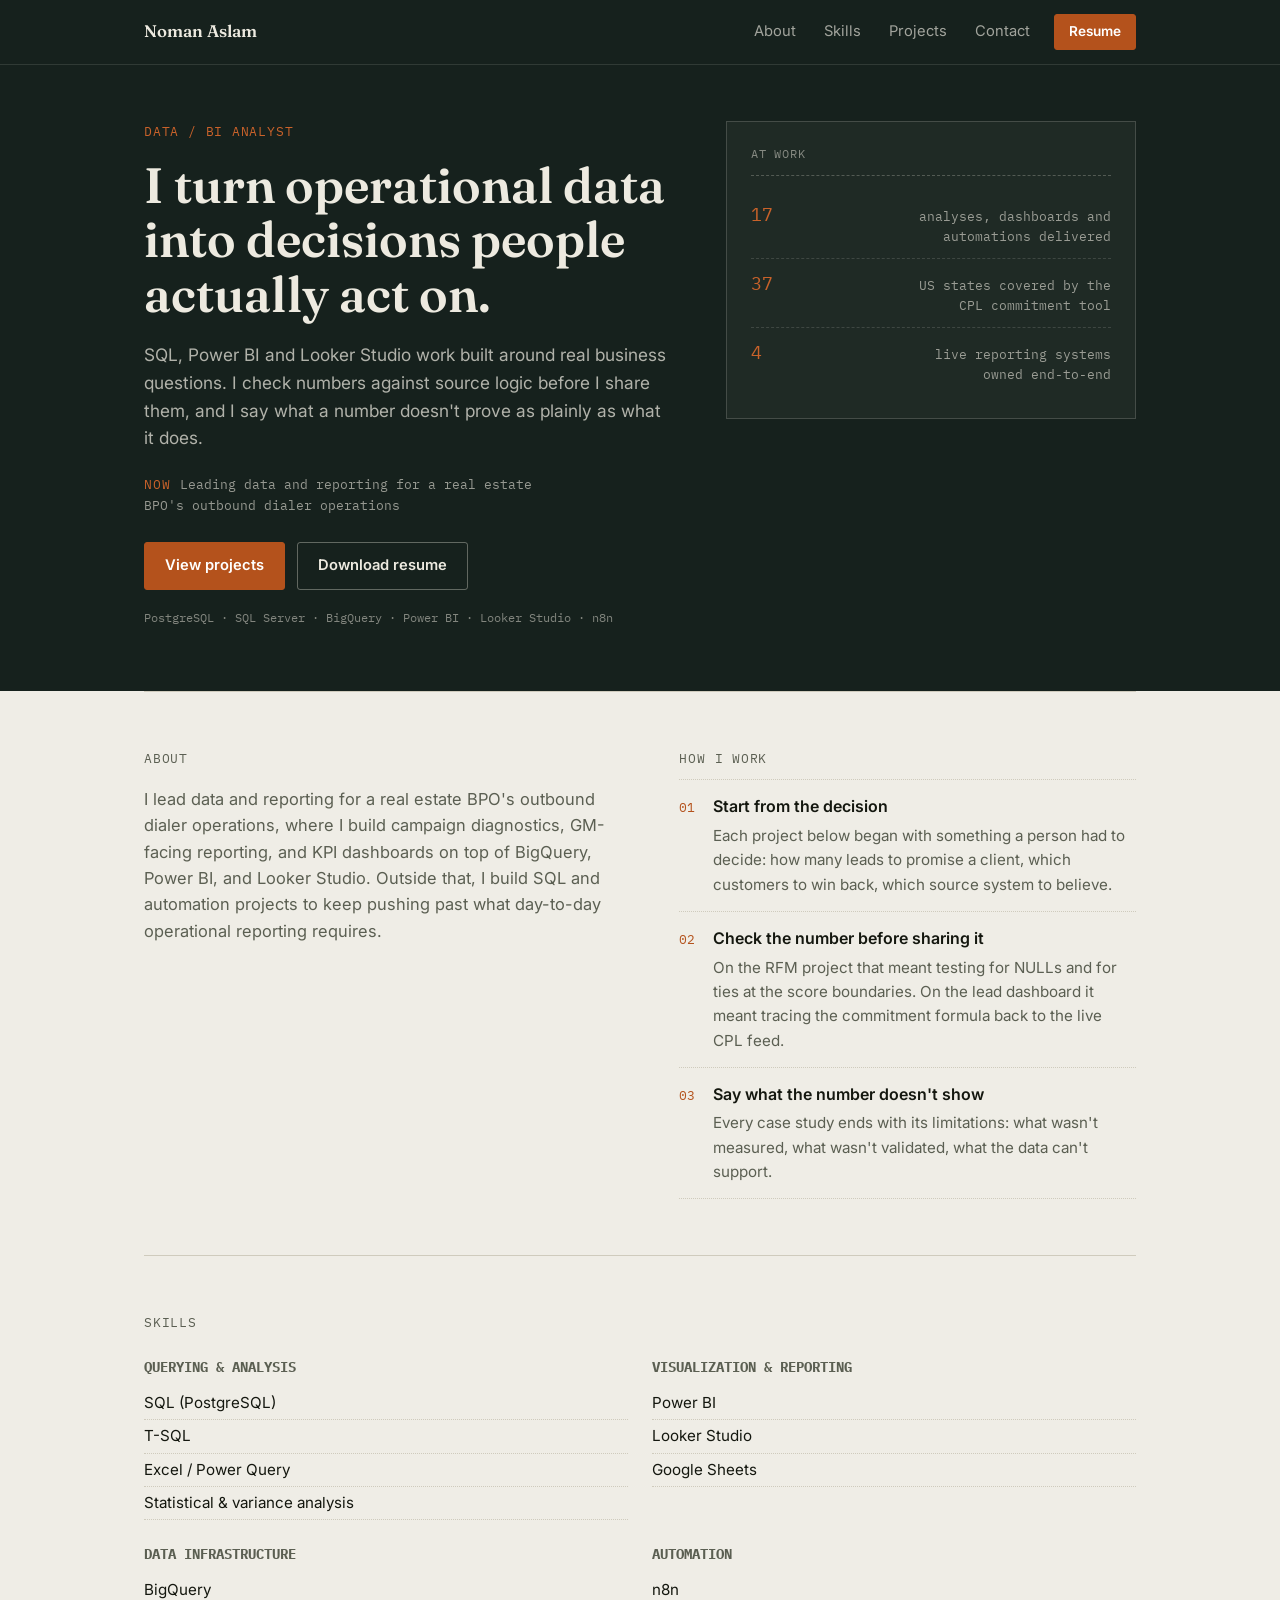
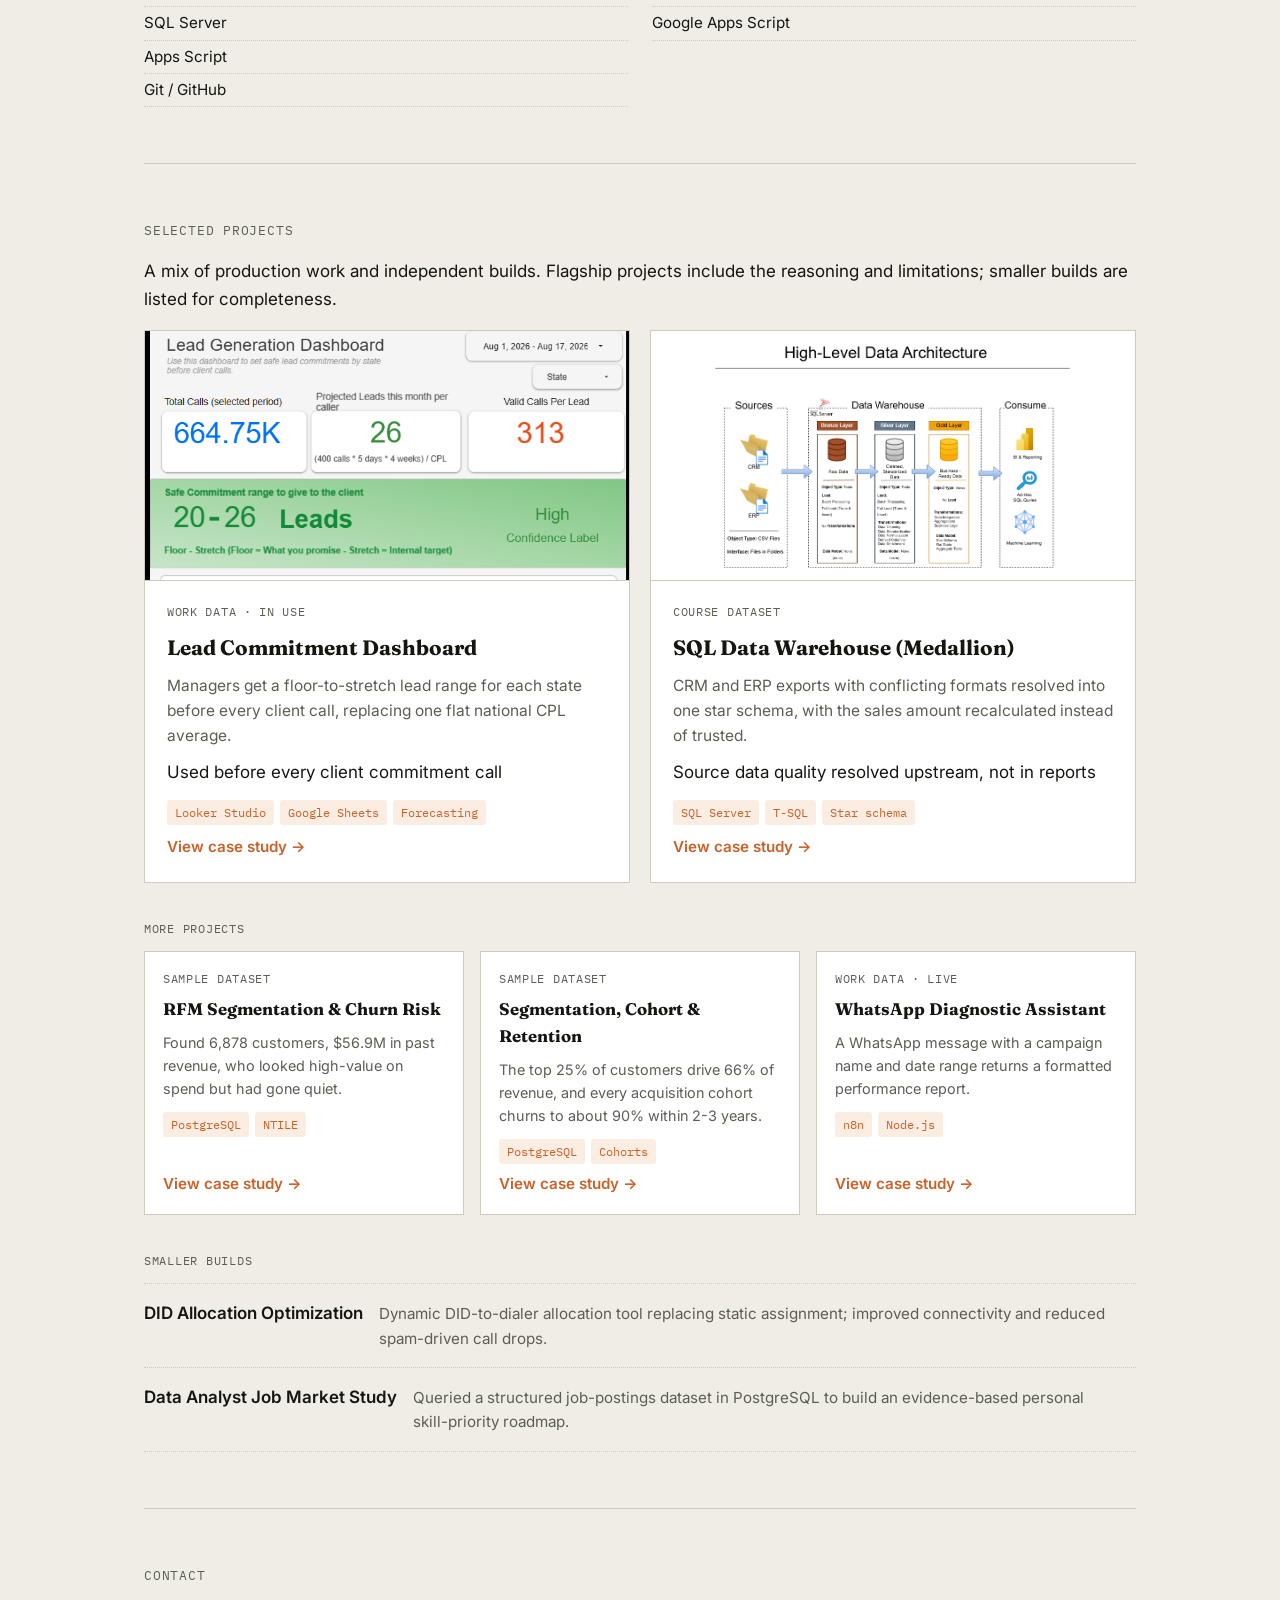
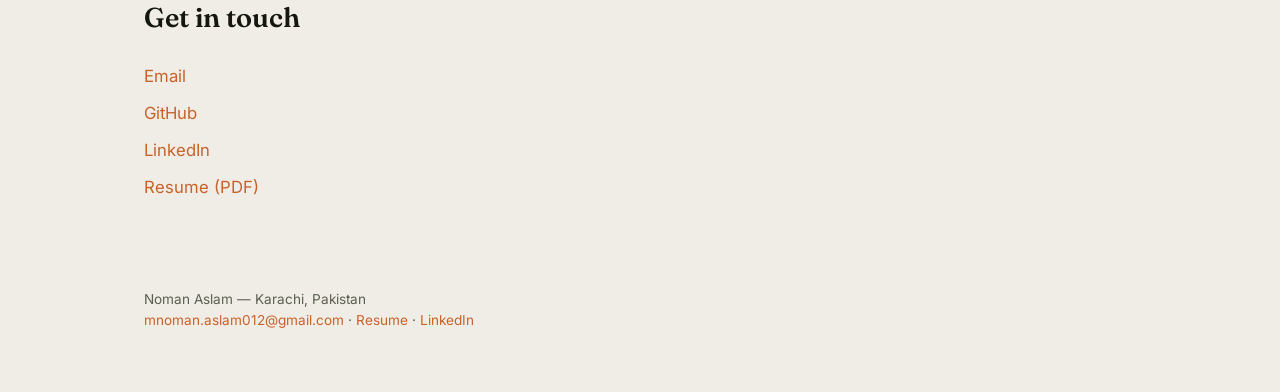
==== commit d277cf4d: "Enhance index.html with theme support and project details Updated the HTML structure to include them" ====
--- a/index.html
+++ b/index.html
@@ -3,7 +3,8 @@
 <head>
 <meta charset="UTF-8">
 <meta name="viewport" content="width=device-width, initial-scale=1.0, viewport-fit=cover">
-<meta name="theme-color" content="#16211D">
+<meta name="theme-color" content="#16211D" media="(prefers-color-scheme: dark)">
+<meta name="theme-color" content="#EFEDE6" media="(prefers-color-scheme: light)">
 <title>Noman Aslam &mdash; Data / BI Analyst</title>
 <meta name="description" content="Data and BI analyst portfolio: SQL, Power BI, Looker Studio, automation.">
 <link rel="preconnect" href="https://fonts.googleapis.com">
@@ -61,8 +62,8 @@
           <span class="ledger-label">US states covered by the CPL commitment tool</span>
         </div>
         <div class="ledger-row">
-          <span class="ledger-value">~5%</span>
-          <span class="ledger-label">connectivity gain from dynamic DID allocation</span>
+          <span class="ledger-value">4</span>
+          <span class="ledger-label">live reporting systems owned end-to-end</span>
         </div>
       </div>
     </section>
@@ -162,9 +163,8 @@
      change the class names (flagship-card <-> mini-card). -->
 <div class="wrap">
   <section id="projects">
-<<<<<<< HEAD
     <div class="section-label">Selected projects</div>
-    <div class="section-title"></div>
+    <p class="projects-intro">A mix of production work and independent builds. Flagship projects include the reasoning and limitations; smaller builds are listed for completeness.</p>
 
     <div class="flagship-grid">
 
@@ -174,44 +174,13 @@
           <div class="card-meta">Work data &middot; in use</div>
           <h3>Lead Commitment Dashboard</h3>
           <p>Managers get a floor-to-stretch lead range for each state before every client call, replacing one flat national CPL average.</p>
+          <div class="card-outcome">Used before every client commitment call</div>
           <div class="tags">
             <span class="tag">Looker Studio</span>
             <span class="tag">Google Sheets</span>
             <span class="tag">Forecasting</span>
           </div>
           <a class="card-link" href="projects/lead-commitment/">View case study &rarr;</a>
-=======
-    <div class="section-label">Featured Projects</div>
-    <div class="section-title"></div>
-    <div class="projects-grid">
-
-      <div class="project-card">
-        <h3>SQL Data Warehouse — Medallion Architecture</h3>
-        <p class="problem">
-          CRM and ERP exports disagreed on formats, and the source's own sales
-          figures didn't reliably equal quantity × price. Built a Bronze/Silver/Gold
-          warehouse in SQL Server that resolves both before reporting ever sees the data.
-        </p>
-        <div class="tags">
-          <span class="tag">SQL Server</span>
-          <span class="tag">T-SQL</span>
-          <span class="tag">Data Modeling</span>
-        </div>
-        <a class="card-link" href="projects/data-warehouse/index.html">View case study →</a>
-      </div>
-
-      <div class="project-card">
-        <h3>RFM Customer Segmentation & Churn Risk</h3>
-        <p class="problem">
-          LTV-only segmentation couldn't tell an active high spender from one
-          who'd already gone quiet. Built RFM scoring in PostgreSQL to find
-          and size the gap.
-        </p>
-        <div class="tags">
-          <span class="tag">PostgreSQL</span>
-          <span class="tag">RFM</span>
-          <span class="tag">NTILE</span>
->>>>>>> 3e5f2e7cfba71ebdec866b6d87bd7d378bfd5f38
         </div>
       </div>
 
@@ -221,6 +190,7 @@
           <div class="card-meta">Course dataset</div>
           <h3>SQL Data Warehouse (Medallion)</h3>
           <p>CRM and ERP exports with conflicting formats resolved into one star schema, with the sales amount recalculated instead of trusted.</p>
+          <div class="card-outcome">Source data quality resolved upstream, not in reports</div>
           <div class="tags">
             <span class="tag">SQL Server</span>
             <span class="tag">T-SQL</span>
@@ -295,16 +265,19 @@
       <a href="mailto:mnoman.aslam012@gmail.com">Email</a>
       <a href="https://github.com/NomanAslam12">GitHub</a>
       <a href="https://www.linkedin.com/in/muhammad-noman-aslam-30125b125">LinkedIn</a>
-<<<<<<< HEAD
       <a href="resume.pdf" download data-resume>Resume (PDF)</a>
-=======
-
->>>>>>> 3e5f2e7cfba71ebdec866b6d87bd7d378bfd5f38
     </div>
   </section>
 
   <footer>
-    Noman Aslam &mdash; Karachi, Pakistan
+    <div class="footer-line">Noman Aslam &mdash; Karachi, Pakistan</div>
+    <div class="footer-cta">
+      <a href="mailto:mnoman.aslam012@gmail.com">mnoman.aslam012@gmail.com</a>
+      <span class="footer-sep">&middot;</span>
+      <a href="resume.pdf" download data-resume>Resume</a>
+      <span class="footer-sep">&middot;</span>
+      <a href="https://www.linkedin.com/in/muhammad-noman-aslam-30125b125">LinkedIn</a>
+    </div>
   </footer>
 </div>
 
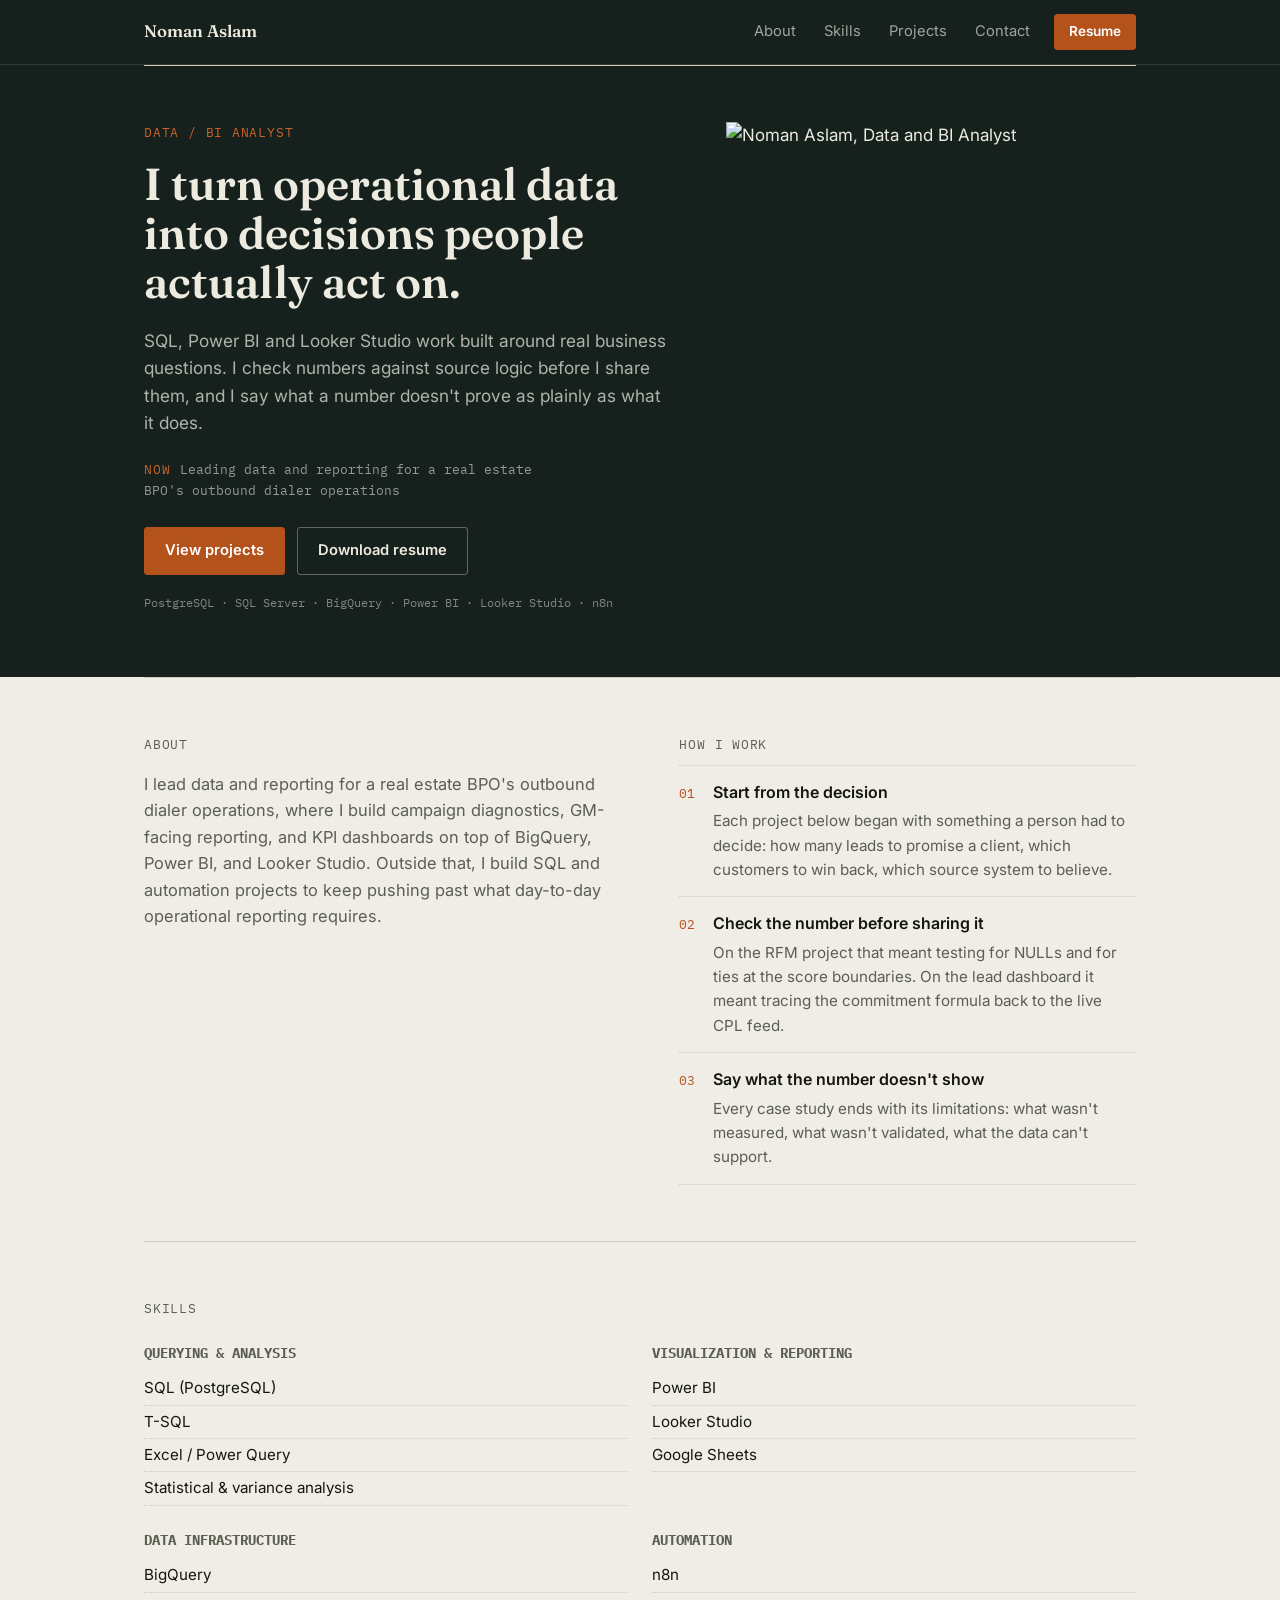
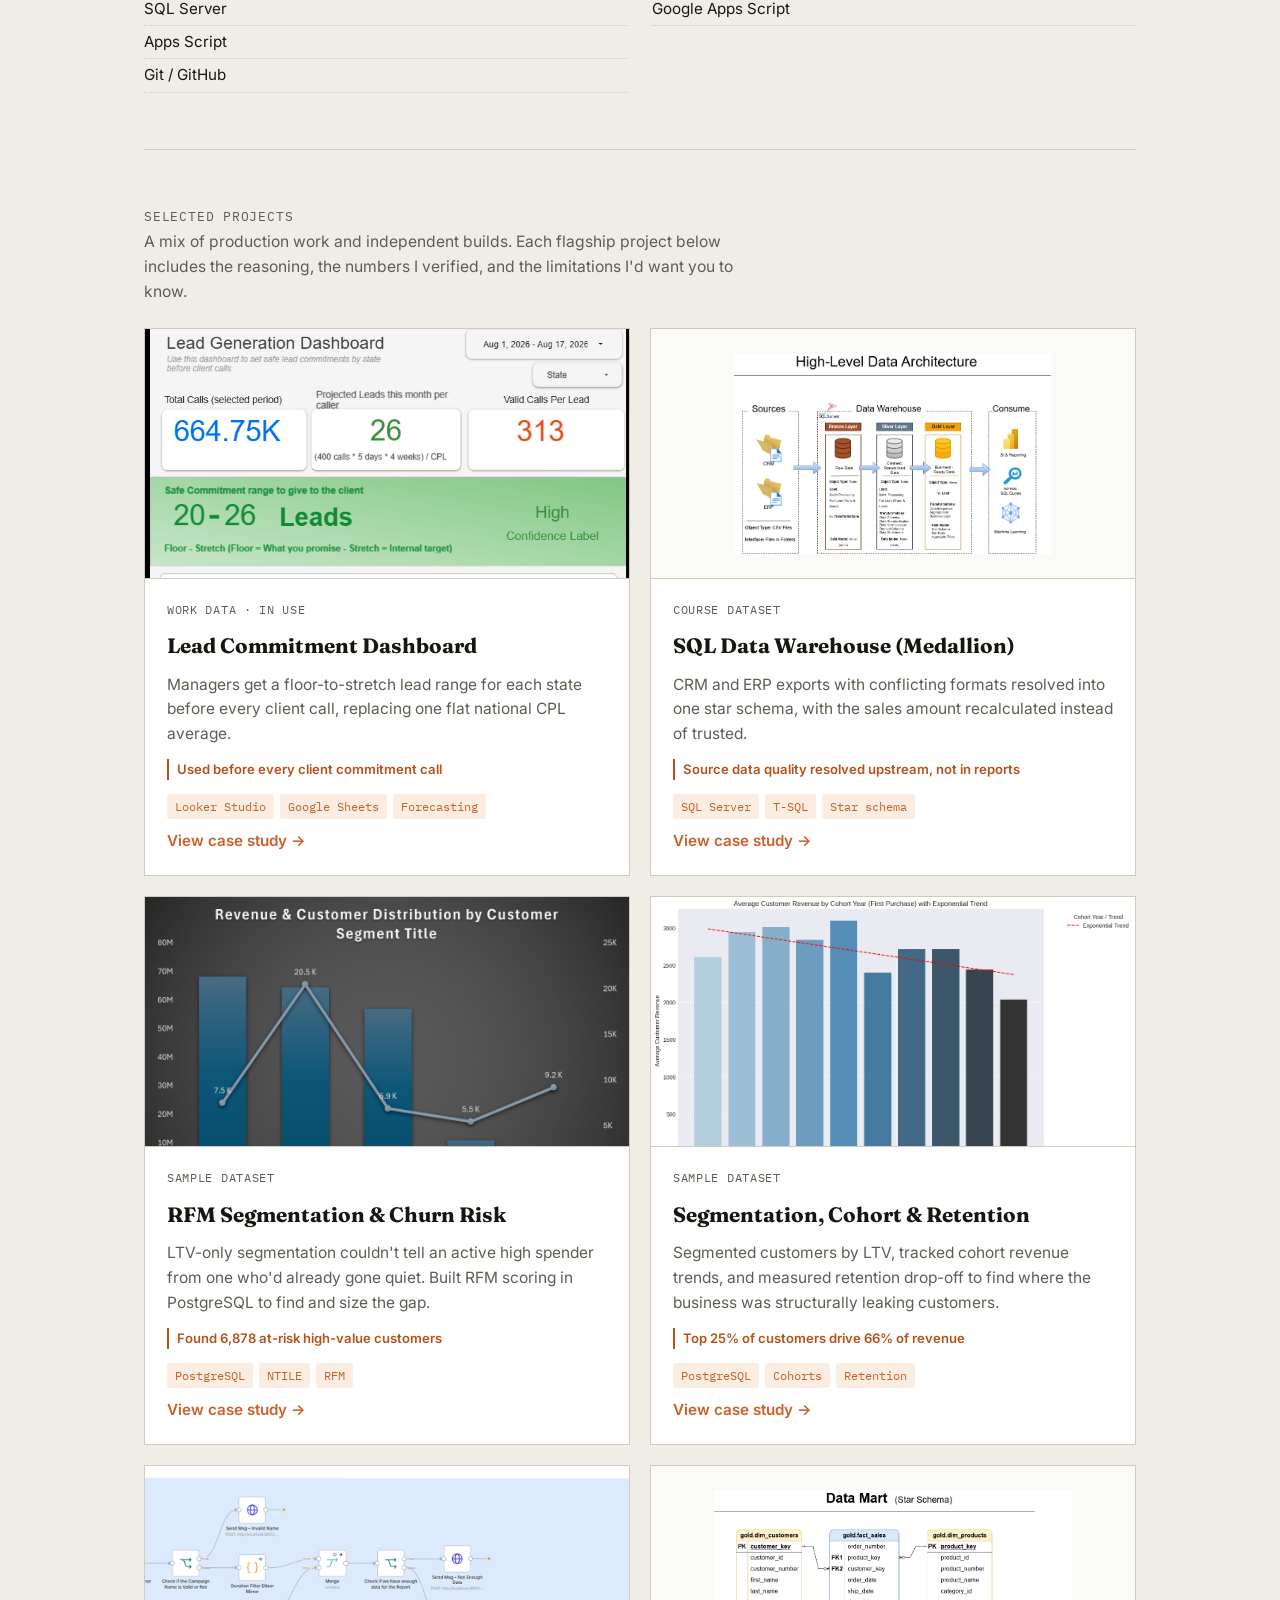
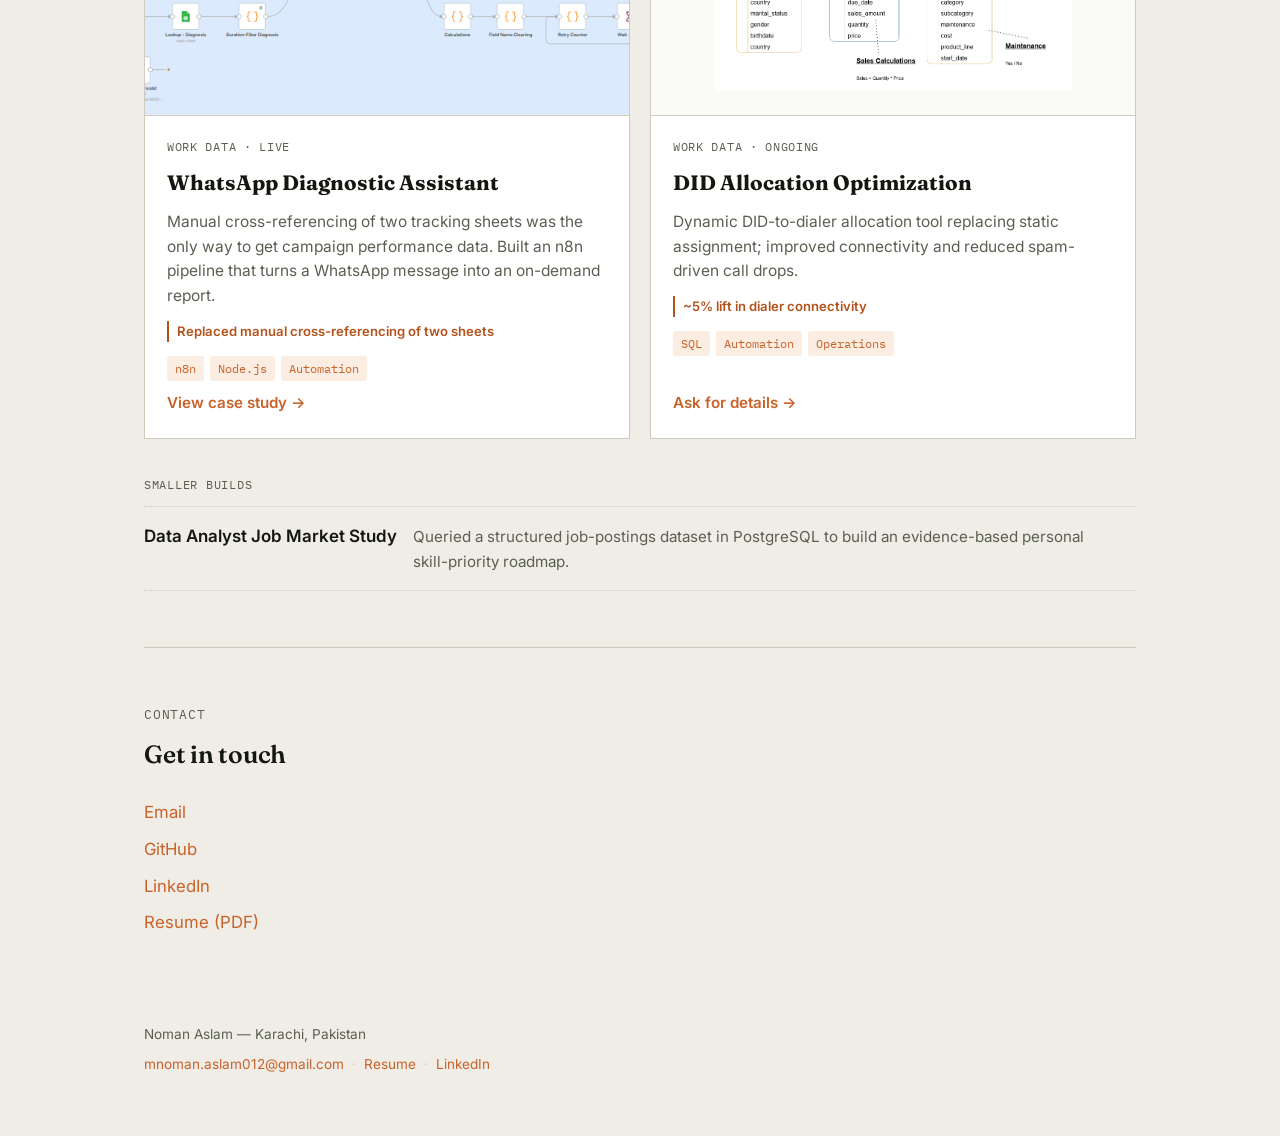
==== commit 2a541449: "Fix HTML formatting and update content" ====
--- a/index.html
+++ b/index.html
@@ -14,7 +14,6 @@
 <body>
 
 <!-- ===================== STICKY HEADER ===================== -->
-<!-- The Resume button hides itself until resume.pdf exists in the repo root. -->
 <header class="site-header">
   <div class="wrap">
     <nav class="nav">
@@ -50,21 +49,9 @@
         <div class="hero-stack">PostgreSQL &middot; SQL Server &middot; BigQuery &middot; Power BI &middot; Looker Studio &middot; n8n</div>
       </div>
 
-      <!-- Numbers below come from my own work records. Edit them freely. -->
-      <div class="ledger">
-        <div class="ledger-title">At work</div>
-        <div class="ledger-row">
-          <span class="ledger-value">17</span>
-          <span class="ledger-label">analyses, dashboards and automations delivered</span>
-        </div>
-        <div class="ledger-row">
-          <span class="ledger-value">37</span>
-          <span class="ledger-label">US states covered by the CPL commitment tool</span>
-        </div>
-        <div class="ledger-row">
-          <span class="ledger-value">4</span>
-          <span class="ledger-label">live reporting systems owned end-to-end</span>
-        </div>
+      <!-- Portrait column -->
+      <div class="hero-portrait">
+        <img src="images/noman-portrait.jpg" alt="Noman Aslam, Data and BI Analyst">
       </div>
     </section>
   </div>
@@ -158,13 +145,10 @@
 </div>
 
 <!-- ===================== PROJECTS ===================== -->
-<!-- Two flagship cards, then smaller cards, then a plain list.
-     To swap a flagship: move its block between the two grids and
-     change the class names (flagship-card <-> mini-card). -->
 <div class="wrap">
   <section id="projects">
     <div class="section-label">Selected projects</div>
-    <p class="projects-intro">A mix of production work and independent builds. Flagship projects include the reasoning and limitations; smaller builds are listed for completeness.</p>
+    <p class="projects-intro">A mix of production work and independent builds. Each flagship project below includes the reasoning, the numbers I verified, and the limitations I'd want you to know.</p>
 
     <div class="flagship-grid">
 
@@ -200,59 +184,81 @@
         </div>
       </div>
 
-    </div>
-
-    <div class="tier-label">More projects</div>
-    <div class="mini-grid">
-
-      <div class="mini-card">
-        <div class="card-meta">Sample dataset</div>
-        <h3>RFM Segmentation &amp; Churn Risk</h3>
-        <p>Found 6,878 customers, $56.9M in past revenue, who looked high-value on spend but had gone quiet.</p>
-        <div class="tags">
-          <span class="tag">PostgreSQL</span>
-          <span class="tag">NTILE</span>
-        </div>
-        <a class="card-link" href="projects/rfm-segmentation/">View case study &rarr;</a>
-      </div>
-
-      <div class="mini-card">
-        <div class="card-meta">Sample dataset</div>
-        <h3>Segmentation, Cohort &amp; Retention</h3>
-        <p>The top 25% of customers drive 66% of revenue, and every acquisition cohort churns to about 90% within 2-3 years.</p>
-        <div class="tags">
-          <span class="tag">PostgreSQL</span>
-          <span class="tag">Cohorts</span>
-        </div>
-        <a class="card-link" href="projects/customer-segmentation/">View case study &rarr;</a>
-      </div>
-
-      <div class="mini-card">
-        <div class="card-meta">Work data &middot; live</div>
-        <h3>WhatsApp Diagnostic Assistant</h3>
-        <p>A WhatsApp message with a campaign name and date range returns a formatted performance report.</p>
-        <div class="tags">
-          <span class="tag">n8n</span>
-          <span class="tag">Node.js</span>
-        </div>
-        <a class="card-link" href="projects/whatsapp-assistant/">View case study &rarr;</a>
+      <div class="flagship-card">
+        <img class="card-thumb" src="projects/rfm-segmentation/images/4_rfm_segmentation.png" alt="RFM segmentation scatter plot showing customer value vs. recency" loading="lazy">
+        <div class="flagship-body">
+          <div class="card-meta">Sample dataset</div>
+          <h3>RFM Segmentation &amp; Churn Risk</h3>
+          <p>LTV-only segmentation couldn't tell an active high spender from one who'd already gone quiet. Built RFM scoring in PostgreSQL to find and size the gap.</p>
+          <div class="card-outcome">Found 6,878 at-risk high-value customers</div>
+          <div class="tags">
+            <span class="tag">PostgreSQL</span>
+            <span class="tag">NTILE</span>
+            <span class="tag">RFM</span>
+          </div>
+          <a class="card-link" href="projects/rfm-segmentation/">View case study &rarr;</a>
+        </div>
+      </div>
+
+      <div class="flagship-card">
+        <img class="card-thumb" src="projects/customer-segmentation/images/2_cohort_analysis.png" alt="Customer cohort retention analysis chart" loading="lazy">
+        <div class="flagship-body">
+          <div class="card-meta">Sample dataset</div>
+          <h3>Segmentation, Cohort &amp; Retention</h3>
+          <p>Segmented customers by LTV, tracked cohort revenue trends, and measured retention drop-off to find where the business was structurally leaking customers.</p>
+          <div class="card-outcome">Top 25% of customers drive 66% of revenue</div>
+          <div class="tags">
+            <span class="tag">PostgreSQL</span>
+            <span class="tag">Cohorts</span>
+            <span class="tag">Retention</span>
+          </div>
+          <a class="card-link" href="projects/customer-segmentation/">View case study &rarr;</a>
+        </div>
+      </div>
+
+      <div class="flagship-card">
+        <img class="card-thumb" src="projects/whatsapp-assistant/images/whatsapp-assistant.png" alt="WhatsApp diagnostic assistant returning a formatted campaign performance report" loading="lazy">
+        <div class="flagship-body">
+          <div class="card-meta">Work data &middot; live</div>
+          <h3>WhatsApp Diagnostic Assistant</h3>
+          <p>Manual cross-referencing of two tracking sheets was the only way to get campaign performance data. Built an n8n pipeline that turns a WhatsApp message into an on-demand report.</p>
+          <div class="card-outcome">Replaced manual cross-referencing of two sheets</div>
+          <div class="tags">
+            <span class="tag">n8n</span>
+            <span class="tag">Node.js</span>
+            <span class="tag">Automation</span>
+          </div>
+          <a class="card-link" href="projects/whatsapp-assistant/">View case study &rarr;</a>
+        </div>
+      </div>
+
+      <div class="flagship-card">
+        <img class="card-thumb contain" src="projects/data-warehouse/images/data_model.drawio.png" alt="Star schema data model for the SQL data warehouse" loading="lazy">
+        <div class="flagship-body">
+          <div class="card-meta">Work data &middot; ongoing</div>
+          <h3>DID Allocation Optimization</h3>
+          <p>Dynamic DID-to-dialer allocation tool replacing static assignment; improved connectivity and reduced spam-driven call drops.</p>
+          <div class="card-outcome">~5% lift in dialer connectivity</div>
+          <div class="tags">
+            <span class="tag">SQL</span>
+            <span class="tag">Automation</span>
+            <span class="tag">Operations</span>
+          </div>
+          <a class="card-link" href="#contact">Ask for details &rarr;</a>
+        </div>
       </div>
 
     </div>
 
     <div class="tier-label">Smaller builds</div>
     <div class="other-projects">
-      <div class="other-project-row">
-        <div class="other-project-name">DID Allocation Optimization</div>
-        <div class="other-project-desc">Dynamic DID-to-dialer allocation tool replacing static assignment; improved connectivity and reduced spam-driven call drops.</div>
-        <div class="other-project-link"></div>
-      </div>
       <div class="other-project-row">
         <div class="other-project-name">Data Analyst Job Market Study</div>
         <div class="other-project-desc">Queried a structured job-postings dataset in PostgreSQL to build an evidence-based personal skill-priority roadmap.</div>
         <div class="other-project-link"></div>
       </div>
     </div>
+
   </section>
 </div>
 
--- a/style.css
+++ b/style.css
@@ -11,6 +11,7 @@
   --ink-soft: #5B5F52;      /* secondary text */
   --line: #CFCBBD;          /* hairline borders/dividers */
   --accent: #C9622A;        /* burnt amber — the one accent color, used sparingly */
+  --accent-strong: #B4521C; /* darker amber for buttons/emphasis */
   --accent-soft: #FBEDE2;   /* pale accent background (tags, chips) */
   --flag: #8A3A16;          /* darker amber for callouts */
 
@@ -23,7 +24,10 @@
 
 * { box-sizing: border-box; }
 
-html { scroll-behavior: smooth; }
+html {
+  scroll-behavior: smooth;
+  scroll-padding-top: 72px;
+}
 
 body {
   margin: 0;
@@ -37,7 +41,10 @@
 
 a { color: var(--accent); text-decoration: none; }
 a:hover { text-decoration: underline; }
-a:focus-visible, button:focus-visible { outline: 2px solid var(--accent); outline-offset: 2px; }
+a:focus-visible, button:focus-visible {
+  outline: 2px solid var(--accent);
+  outline-offset: 2px;
+}
 
 .wrap {
   max-width: var(--max-width);
@@ -45,261 +52,9 @@
   padding: 0 24px;
 }
 
-/* ---------- HERO PANEL (dark) ---------- */
-/* This whole block sits on a dark ledger-green background —
-   the nav lives inside it so the page opens with weight,
-   instead of a flat light page top to bottom. */
-.hero-panel {
-  background: var(--ink-panel);
-  color: var(--ink-panel-text);
-}
-
-.nav {
-  display: flex;
-  justify-content: space-between;
-  align-items: center;
-  padding: 26px 0;
-}
-.nav-name {
-  font-family: var(--font-display);
-  font-weight: 600;
-  font-size: 1.05rem;
-}
-.nav-links { display: flex; }
-.nav-links a {
-  color: rgba(237,234,224,0.65);
-  margin-left: 28px;
-  font-size: 0.92rem;
-}
-.nav-links a:hover { color: var(--ink-panel-text); text-decoration: none; }
-
-.hero {
-  display: grid;
-  grid-template-columns: 1.3fr 1fr;
-  gap: 48px;
-  align-items: start;
-  padding: 40px 0 64px;
-  border-top: none;
-}
-@media (max-width: 720px) { .hero { grid-template-columns: 1fr; gap: 32px; } }
-
-.hero-eyebrow {
-  font-family: var(--font-mono);
-  font-size: 0.82rem;
-  color: var(--accent);
-  letter-spacing: 0.06em;
-  text-transform: uppercase;
-  margin-bottom: 16px;
-}
-.hero h1 {
-  font-family: var(--font-display);
-  font-weight: 600;
-  font-size: clamp(2.2rem, 4.2vw, 3.1rem);
-  line-height: 1.1;
-  margin: 0 0 20px;
-  color: var(--ink-panel-text);
-}
-.hero p {
-  font-size: 1.08rem;
-  color: rgba(237,234,224,0.72);
-  max-width: 48ch;
-  margin: 0;
-}
-
-/* Ledger card — the signature element. Styled like a printed
-   receipt/readout sitting inside the dark panel. */
-.ledger {
-  background: rgba(237,234,224,0.04);
-  border: 1px solid rgba(237,234,224,0.18);
-  padding: 22px 24px;
-}
-.ledger-title {
-  font-family: var(--font-mono);
-  font-size: 0.75rem;
-  text-transform: uppercase;
-  letter-spacing: 0.08em;
-  color: rgba(237,234,224,0.5);
-  border-bottom: 1px dashed rgba(237,234,224,0.25);
-  padding-bottom: 12px;
-  margin-bottom: 14px;
-}
-.ledger-row {
-  display: flex;
-  justify-content: space-between;
-  align-items: baseline;
-  padding: 10px 0;
-  border-bottom: 1px dashed rgba(237,234,224,0.15);
-  font-family: var(--font-mono);
-}
-.ledger-row:last-of-type { border-bottom: none; }
-.ledger-value {
-  color: var(--accent);
-  font-size: 1.15rem;
-}
-.ledger-label {
-  font-size: 0.8rem;
-  color: rgba(237,234,224,0.6);
-  text-align: right;
-  max-width: 18ch;
-}
-
-/* ---------- SECTION HEADINGS ---------- */
-section { padding: 56px 0; border-top: 1px solid var(--line); }
-.section-label {
-  font-family: var(--font-mono);
-  font-size: 0.82rem;
-  color: var(--ink-soft);
-  text-transform: uppercase;
-  letter-spacing: 0.06em;
-  margin-bottom: 10px;
-}
-.section-title {
-  font-family: var(--font-display);
-  font-size: 1.7rem;
-  font-weight: 600;
-  margin: 0 0 24px;
-}
-
-/* ---------- ABOUT ---------- */
-.about p { max-width: 62ch; color: var(--ink-soft); font-size: 1.03rem; }
-
-/* ---------- PROJECT CARDS ---------- */
-.projects-grid {
-  display: grid;
-  grid-template-columns: 1fr 1fr;
-  gap: 20px;
-}
-@media (max-width: 640px) { .projects-grid { grid-template-columns: 1fr; } }
-
-.project-card {
-  border: 1px solid var(--line);
-  background: white;
-  padding: 22px;
-  display: flex;
-  flex-direction: column;
-  gap: 10px;
-}
-.project-card h3 {
-  font-family: var(--font-display);
-  font-size: 1.2rem;
-  margin: 0;
-}
-.project-card .problem { color: var(--ink-soft); font-size: 0.95rem; }
-.tags { display: flex; flex-wrap: wrap; gap: 6px; margin-top: 4px; }
-.tag {
-  font-family: var(--font-mono);
-  font-size: 0.75rem;
-  background: var(--accent-soft);
-  color: var(--accent);
-  padding: 3px 8px;
-  border-radius: 3px;
-}
-.card-link { margin-top: auto; font-weight: 600; font-size: 0.95rem; }
-
-/* Flat "other projects" list — deliberately plain, no cards or tags.
-   For smaller projects that don't need a full case study. */
-.other-projects { margin-top: 32px; }
-.other-project-row {
-  display: flex;
-  justify-content: space-between;
-  align-items: baseline;
-  gap: 16px;
-  padding: 16px 0;
-  border-bottom: 1px dotted var(--line);
-}
-.other-project-row:first-child { border-top: 1px dotted var(--line); }
-.other-project-name {
-  font-weight: 600;
-  flex: 0 0 auto;
-  min-width: 200px;
-}
-.other-project-desc {
-  color: var(--ink-soft);
-  font-size: 0.95rem;
-  flex: 1 1 auto;
-}
-.other-project-link {
-  flex: 0 0 auto;
-  font-size: 0.9rem;
-  white-space: nowrap;
-}
-@media (max-width: 640px) {
-  .other-project-row { flex-direction: column; gap: 4px; }
-  .other-project-name { min-width: 0; }
-}
-
-/* ---------- SKILLS ---------- */
-.skills-groups { display: grid; grid-template-columns: 1fr 1fr; gap: 24px; }
-@media (max-width: 640px) { .skills-groups { grid-template-columns: 1fr; } }
-.skill-group h4 {
-  font-family: var(--font-mono);
-  font-size: 0.85rem;
-  text-transform: uppercase;
-  color: var(--ink-soft);
-  margin: 0 0 8px;
-}
-.skill-group ul { margin: 0; padding: 0; list-style: none; }
-.skill-group li { padding: 4px 0; border-bottom: 1px dotted var(--line); font-size: 0.95rem; }
-
-/* ---------- CONTACT ---------- */
-.contact-links { display: flex; flex-direction: column; gap: 10px; font-size: 1.05rem; }
-
-footer {
-  padding: 32px 0 60px;
-  color: var(--ink-soft);
-  font-size: 0.85rem;
-}
-
-/* ---------- CASE STUDY PAGE ---------- */
-.case-header { padding: 56px 0 32px; }
-.back-link { font-family: var(--font-mono); font-size: 0.85rem; }
-.case-header h1 {
-  font-family: var(--font-display);
-  font-size: clamp(1.8rem, 4vw, 2.4rem);
-  margin: 18px 0 8px;
-}
-.case-body h2 {
-  font-family: var(--font-display);
-  font-size: 1.35rem;
-  margin: 40px 0 14px;
-}
-.case-body p, .case-body li { color: var(--ink-soft); font-size: 1.02rem; }
-.case-body img {
-  width: 100%;
-  height: auto;
-  display: block;
-  border: 1px solid var(--line);
-  margin: 20px 0;
-}
-.case-body table {
-  width: 100%;
-  border-collapse: collapse;
-  margin: 16px 0;
-  font-size: 0.92rem;
-}
-.case-body th, .case-body td {
-  text-align: left;
-  padding: 8px 10px;
-  border-bottom: 1px solid var(--line);
-  font-family: var(--font-mono);
-}
-.case-body th { color: var(--ink-soft); font-weight: 600; }
-.flag-note {
-  border-left: 3px solid var(--flag);
-  background: #FBF1EA;
-  padding: 12px 16px;
-  font-size: 0.92rem;
-  color: var(--ink);
-  margin: 20px 0;
-}
-
-/* =====================================================
-   v2 additions: sticky header, buttons, project tiers,
-   how-I-work block. Everything below overrides earlier rules.
-   ===================================================== */
-:root { --accent-strong: #B4521C; }
-html { scroll-padding-top: 72px; }
-
+/* =====================================================
+   STICKY HEADER
+   ===================================================== */
 .site-header {
   position: sticky;
   top: 0;
@@ -309,10 +64,37 @@
   border-bottom: 1px solid rgba(237,234,224,0.12);
   padding-top: env(safe-area-inset-top, 0px);
 }
-.site-header .nav { padding: 14px 0; }
-a.nav-name { color: var(--ink-panel-text); text-decoration: none; }
-.nav-links { align-items: center; }
-
+
+.nav {
+  display: flex;
+  justify-content: space-between;
+  align-items: center;
+  padding: 14px 0;
+}
+
+.nav-name {
+  font-family: var(--font-display);
+  font-weight: 600;
+  font-size: 1.05rem;
+  color: var(--ink-panel-text);
+  text-decoration: none;
+}
+.nav-name:hover { text-decoration: none; }
+
+.nav-links {
+  display: flex;
+  align-items: center;
+}
+.nav-links a {
+  color: rgba(237,234,224,0.65);
+  margin-left: 28px;
+  font-size: 0.92rem;
+}
+.nav-links a:hover { color: var(--ink-panel-text); text-decoration: none; }
+
+/* =====================================================
+   BUTTONS
+   ===================================================== */
 .btn {
   display: inline-block;
   background: var(--accent-strong);
@@ -325,16 +107,64 @@
   text-decoration: none;
 }
 .btn:hover { text-decoration: none; filter: brightness(1.1); }
-.btn-ghost { background: transparent; color: var(--ink-panel-text); border-color: rgba(237,234,224,0.35); }
-.nav-links a.btn-sm { margin-left: 24px; padding: 6px 14px; font-size: 0.85rem; color: #fff; }
-
-@media (max-width: 640px) {
-  .nav-links a.nav-opt { display: none; }
-  .nav-links a { margin-left: 18px; }
-  .nav-links a.btn-sm { margin-left: 18px; }
-}
-
-.hero { padding-top: 56px; }
+
+.btn-ghost {
+  background: transparent;
+  color: var(--ink-panel-text);
+  border-color: rgba(237,234,224,0.35);
+}
+
+.nav-links a.btn-sm {
+  margin-left: 24px;
+  padding: 6px 14px;
+  font-size: 0.85rem;
+  color: #fff;
+}
+
+/* =====================================================
+   HERO PANEL
+   ===================================================== */
+.hero-panel {
+  background: var(--ink-panel);
+  color: var(--ink-panel-text);
+}
+
+.hero {
+  display: grid;
+  grid-template-columns: 1.3fr 1fr;
+  gap: 48px;
+  align-items: start;
+  padding: 56px 0 64px;
+}
+@media (max-width: 720px) {
+  .hero { grid-template-columns: 1fr; gap: 32px; }
+}
+
+.hero-eyebrow {
+  font-family: var(--font-mono);
+  font-size: 0.82rem;
+  color: var(--accent);
+  letter-spacing: 0.06em;
+  text-transform: uppercase;
+  margin-bottom: 16px;
+}
+
+.hero h1 {
+  font-family: var(--font-display);
+  font-weight: 600;
+  font-size: clamp(2.1rem, 3.6vw, 2.8rem);
+  line-height: 1.1;
+  margin: 0 0 20px;
+  color: var(--ink-panel-text);
+}
+
+.hero p {
+  font-size: 1.08rem;
+  color: rgba(237,234,224,0.72);
+  max-width: 48ch;
+  margin: 0;
+}
+
 .hero-now {
   font-family: var(--font-mono);
   font-size: 0.82rem;
@@ -348,19 +178,105 @@
   letter-spacing: 0.06em;
   margin-right: 10px;
 }
-.hero-cta { display: flex; flex-wrap: wrap; gap: 12px; margin-top: 26px; }
+
+.hero-cta {
+  display: flex;
+  flex-wrap: wrap;
+  gap: 12px;
+  margin-top: 26px;
+}
+
 .hero-stack {
   font-family: var(--font-mono);
   font-size: 0.78rem;
   color: rgba(237,234,224,0.5);
   margin-top: 18px;
 }
-.ledger-label { max-width: 24ch; }
-
-/* About + How I work */
-.about-grid { display: grid; grid-template-columns: 1.05fr 1fr; gap: 56px; }
-@media (max-width: 720px) { .about-grid { grid-template-columns: 1fr; gap: 36px; } }
-.how-list { list-style: none; margin: 0; padding: 0; }
+
+/* ---------- LEDGER CARD ---------- */
+.ledger {
+  background: rgba(237,234,224,0.04);
+  border: 1px solid rgba(237,234,224,0.18);
+  padding: 22px 24px;
+}
+.ledger-title {
+  font-family: var(--font-mono);
+  font-size: 0.75rem;
+  text-transform: uppercase;
+  letter-spacing: 0.08em;
+  color: rgba(237,234,224,0.5);
+  border-bottom: 1px dashed rgba(237,234,224,0.25);
+  padding-bottom: 12px;
+  margin-bottom: 14px;
+}
+.ledger-row {
+  display: flex;
+  justify-content: space-between;
+  align-items: baseline;
+  padding: 10px 0;
+  border-bottom: 1px dashed rgba(237,234,224,0.15);
+  font-family: var(--font-mono);
+}
+.ledger-row:last-of-type { border-bottom: none; }
+.ledger-value {
+  color: var(--accent);
+  font-size: 1.15rem;
+}
+.ledger-label {
+  font-size: 0.8rem;
+  color: rgba(237,234,224,0.6);
+  text-align: right;
+  max-width: 24ch;
+}
+
+/* =====================================================
+   SECTIONS
+   ===================================================== */
+section {
+  padding: 56px 0;
+  border-top: 1px solid var(--line);
+}
+
+.section-label {
+  font-family: var(--font-mono);
+  font-size: 0.82rem;
+  color: var(--ink-soft);
+  text-transform: uppercase;
+  letter-spacing: 0.06em;
+  margin-bottom: 10px;
+}
+
+.section-title {
+  font-family: var(--font-display);
+  font-size: 1.55rem;
+  font-weight: 600;
+  letter-spacing: -0.01em;
+  margin: 0 0 24px;
+}
+
+/* =====================================================
+   ABOUT + HOW I WORK
+   ===================================================== */
+.about p {
+  max-width: 62ch;
+  color: var(--ink-soft);
+  font-size: 1.03rem;
+}
+
+.about-grid {
+  display: grid;
+  grid-template-columns: 1.05fr 1fr;
+  gap: 56px;
+}
+@media (max-width: 720px) {
+  .about-grid { grid-template-columns: 1fr; gap: 36px; }
+}
+
+.how-list {
+  list-style: none;
+  margin: 0;
+  padding: 0;
+}
 .how-list li {
   display: grid;
   grid-template-columns: 34px 1fr;
@@ -368,29 +284,83 @@
   border-bottom: 1px dotted var(--line);
 }
 .how-list li:first-child { border-top: 1px dotted var(--line); }
-.how-num { font-family: var(--font-mono); font-size: 0.82rem; color: var(--accent-strong); padding-top: 3px; }
-.how-list h4 { margin: 0 0 4px; font-size: 1rem; font-weight: 600; }
-.how-list p { margin: 0; max-width: none; color: var(--ink-soft); font-size: 0.95rem; }
-
-/* Project tiers */
-.card-meta {
-  font-family: var(--font-mono);
-  font-size: 0.72rem;
-  color: var(--ink-soft);
+.how-num {
+  font-family: var(--font-mono);
+  font-size: 0.82rem;
+  color: var(--accent-strong);
+  padding-top: 3px;
+}
+.how-list h4 {
+  margin: 0 0 4px;
+  font-size: 1rem;
+  font-weight: 600;
+}
+.how-list p {
+  margin: 0;
+  max-width: none;
+  color: var(--ink-soft);
+  font-size: 0.95rem;
+}
+
+/* =====================================================
+   SKILLS
+   ===================================================== */
+.skills-groups {
+  display: grid;
+  grid-template-columns: 1fr 1fr;
+  gap: 24px;
+}
+@media (max-width: 640px) {
+  .skills-groups { grid-template-columns: 1fr; }
+}
+.skill-group h4 {
+  font-family: var(--font-mono);
+  font-size: 0.85rem;
   text-transform: uppercase;
-  letter-spacing: 0.06em;
-}
-.tier-label {
-  font-family: var(--font-mono);
-  font-size: 0.78rem;
-  color: var(--ink-soft);
-  text-transform: uppercase;
-  letter-spacing: 0.06em;
-  margin: 36px 0 12px;
-}
-.flagship-grid { display: grid; grid-template-columns: 1fr 1fr; gap: 20px; }
-@media (max-width: 720px) { .flagship-grid { grid-template-columns: 1fr; } }
-.flagship-card { border: 1px solid var(--line); background: #fff; display: flex; flex-direction: column; }
+  color: var(--ink-soft);
+  margin: 0 0 8px;
+}
+.skill-group ul {
+  margin: 0;
+  padding: 0;
+  list-style: none;
+}
+.skill-group li {
+  padding: 4px 0;
+  border-bottom: 1px dotted var(--line);
+  font-size: 0.95rem;
+}
+
+/* =====================================================
+   PROJECTS — INTRO
+   ===================================================== */
+.projects-intro {
+  max-width: 62ch;
+  color: var(--ink-soft);
+  font-size: 0.98rem;
+  margin: -8px 0 24px;
+}
+
+/* =====================================================
+   PROJECT CARDS — FLAGSHIP
+   ===================================================== */
+.flagship-grid {
+  display: grid;
+  grid-template-columns: 1fr 1fr;
+  gap: 20px;
+}
+@media (max-width: 720px) {
+  .flagship-grid { grid-template-columns: 1fr; }
+}
+
+.flagship-card {
+  border: 1px solid var(--line);
+  background: #fff;
+  display: flex;
+  flex-direction: column;
+  min-height: 480px;
+}
+
 .card-thumb {
   width: 100%;
   height: 250px;
@@ -400,14 +370,239 @@
   border-bottom: 1px solid var(--line);
   background: #fff;
 }
-.card-thumb.contain { object-fit: contain; padding: 12px; }
-.flagship-body { padding: 22px; display: flex; flex-direction: column; gap: 10px; flex: 1; }
-.flagship-body h3 { font-family: var(--font-display); font-size: 1.3rem; margin: 0; }
-.flagship-body p { margin: 0; color: var(--ink-soft); font-size: 0.97rem; }
-
-.mini-grid { display: grid; grid-template-columns: repeat(3, 1fr); gap: 16px; }
-@media (max-width: 860px) { .mini-grid { grid-template-columns: 1fr; } }
-.mini-card { border: 1px solid var(--line); background: #fff; padding: 18px; display: flex; flex-direction: column; gap: 8px; }
-.mini-card h3 { font-family: var(--font-display); font-size: 1.05rem; margin: 0; }
-.mini-card p { margin: 0; color: var(--ink-soft); font-size: 0.9rem; }
+.card-thumb.contain {
+  object-fit: contain;
+  padding: 24px;
+  background: #FAFAF7;
+}
+
+.flagship-body {
+  padding: 22px;
+  display: flex;
+  flex-direction: column;
+  gap: 10px;
+  flex: 1;
+}
+.flagship-body h3 {
+  font-family: var(--font-display);
+  font-size: 1.3rem;
+  margin: 0;
+}
+.flagship-body p {
+  margin: 0;
+  color: var(--ink-soft);
+  font-size: 0.97rem;
+}
+
+/* Card meta label */
+.card-meta {
+  font-family: var(--font-mono);
+  font-size: 0.72rem;
+  color: var(--ink-soft);
+  text-transform: uppercase;
+  letter-spacing: 0.06em;
+}
+
+/* Outcome line — the senior-signal touch */
+.card-outcome {
+  font-size: 0.82rem;
+  color: var(--accent-strong);
+  font-weight: 600;
+  border-left: 2px solid var(--accent-strong);
+  padding-left: 8px;
+  margin-top: 2px;
+}
+
+/* =====================================================
+   PROJECT CARDS — MINI
+   ===================================================== */
+.tier-label {
+  font-family: var(--font-mono);
+  font-size: 0.78rem;
+  color: var(--ink-soft);
+  text-transform: uppercase;
+  letter-spacing: 0.06em;
+  margin: 36px 0 12px;
+}
+
+.mini-grid {
+  display: grid;
+  grid-template-columns: repeat(3, 1fr);
+  gap: 16px;
+}
+@media (max-width: 860px) {
+  .mini-grid { grid-template-columns: 1fr; }
+}
+
+.mini-card {
+  border: 1px solid var(--line);
+  background: #fff;
+  padding: 18px;
+  display: flex;
+  flex-direction: column;
+  gap: 8px;
+}
+.mini-card h3 {
+  font-family: var(--font-display);
+  font-size: 1rem;
+  line-height: 1.25;
+  margin: 0;
+}
+.mini-card p {
+  margin: 0;
+  color: var(--ink-soft);
+  font-size: 0.9rem;
+}
+
+/* =====================================================
+   TAGS + CARD LINKS
+   ===================================================== */
+.tags {
+  display: flex;
+  flex-wrap: wrap;
+  gap: 6px;
+  margin-top: 4px;
+}
+.tag {
+  font-family: var(--font-mono);
+  font-size: 0.75rem;
+  background: var(--accent-soft);
+  color: var(--accent);
+  padding: 3px 8px;
+  border-radius: 3px;
+}
+.card-link {
+  margin-top: auto;
+  font-weight: 600;
+  font-size: 0.95rem;
+}
+
+/* =====================================================
+   SMALLER BUILDS LIST
+   ===================================================== */
 .other-projects { margin-top: 0; }
+
+.other-project-row {
+  display: flex;
+  justify-content: space-between;
+  align-items: baseline;
+  gap: 16px;
+  padding: 16px 0;
+  border-bottom: 1px dotted var(--line);
+}
+.other-project-row:first-child { border-top: 1px dotted var(--line); }
+
+.other-project-name {
+  font-weight: 600;
+  flex: 0 0 auto;
+  min-width: 200px;
+}
+.other-project-desc {
+  color: var(--ink-soft);
+  font-size: 0.95rem;
+  flex: 1 1 auto;
+}
+.other-project-link {
+  flex: 0 0 auto;
+  font-size: 0.9rem;
+  white-space: nowrap;
+}
+
+@media (max-width: 640px) {
+  .other-project-row { flex-direction: column; gap: 4px; }
+  .other-project-name { min-width: 0; }
+}
+
+/* =====================================================
+   CONTACT
+   ===================================================== */
+.contact-links {
+  display: flex;
+  flex-direction: column;
+  gap: 10px;
+  font-size: 1.05rem;
+}
+
+/* =====================================================
+   FOOTER
+   ===================================================== */
+footer {
+  padding: 32px 0 60px;
+  color: var(--ink-soft);
+  font-size: 0.85rem;
+}
+.footer-line { margin-bottom: 8px; }
+.footer-cta {
+  display: flex;
+  flex-wrap: wrap;
+  gap: 8px;
+  align-items: center;
+}
+.footer-sep { color: var(--line); }
+
+/* =====================================================
+   CASE STUDY PAGE
+   ===================================================== */
+.case-header { padding: 56px 0 32px; }
+
+.back-link {
+  font-family: var(--font-mono);
+  font-size: 0.85rem;
+}
+
+.case-header h1 {
+  font-family: var(--font-display);
+  font-size: clamp(1.8rem, 4vw, 2.4rem);
+  margin: 18px 0 8px;
+}
+
+.case-body h2 {
+  font-family: var(--font-display);
+  font-size: 1.35rem;
+  margin: 40px 0 14px;
+}
+.case-body p, .case-body li {
+  color: var(--ink-soft);
+  font-size: 1.02rem;
+}
+.case-body img {
+  width: 100%;
+  height: auto;
+  display: block;
+  border: 1px solid var(--line);
+  margin: 20px 0;
+}
+.case-body table {
+  width: 100%;
+  border-collapse: collapse;
+  margin: 16px 0;
+  font-size: 0.92rem;
+}
+.case-body th, .case-body td {
+  text-align: left;
+  padding: 8px 10px;
+  border-bottom: 1px solid var(--line);
+  font-family: var(--font-mono);
+}
+.case-body th {
+  color: var(--ink-soft);
+  font-weight: 600;
+}
+
+.flag-note {
+  border-left: 3px solid var(--flag);
+  background: #FBF1EA;
+  padding: 12px 16px;
+  font-size: 0.92rem;
+  color: var(--ink);
+  margin: 20px 0;
+}
+
+/* =====================================================
+   RESPONSIVE — MOBILE NAV
+   ===================================================== */
+@media (max-width: 640px) {
+  .nav-links a.nav-opt { display: none; }
+  .nav-links a { margin-left: 18px; }
+  .nav-links a.btn-sm { margin-left: 18px; }
+}
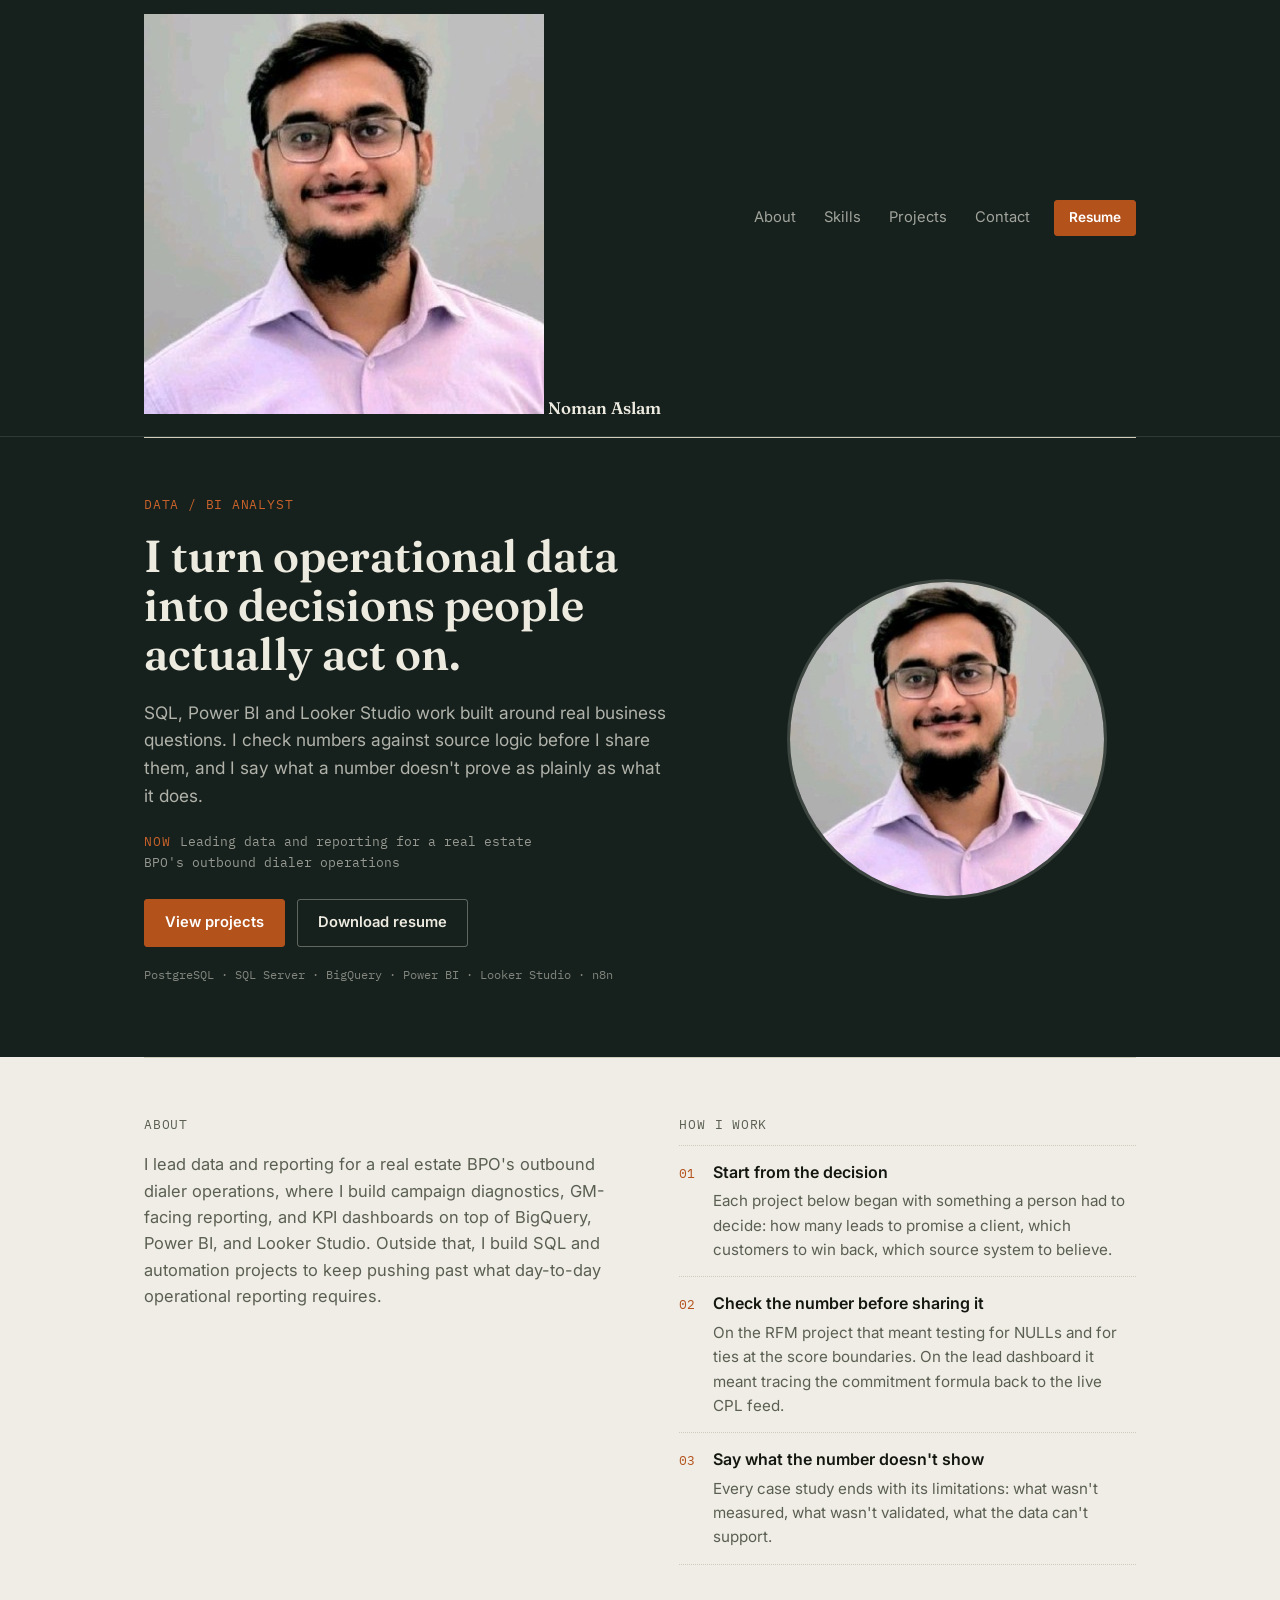
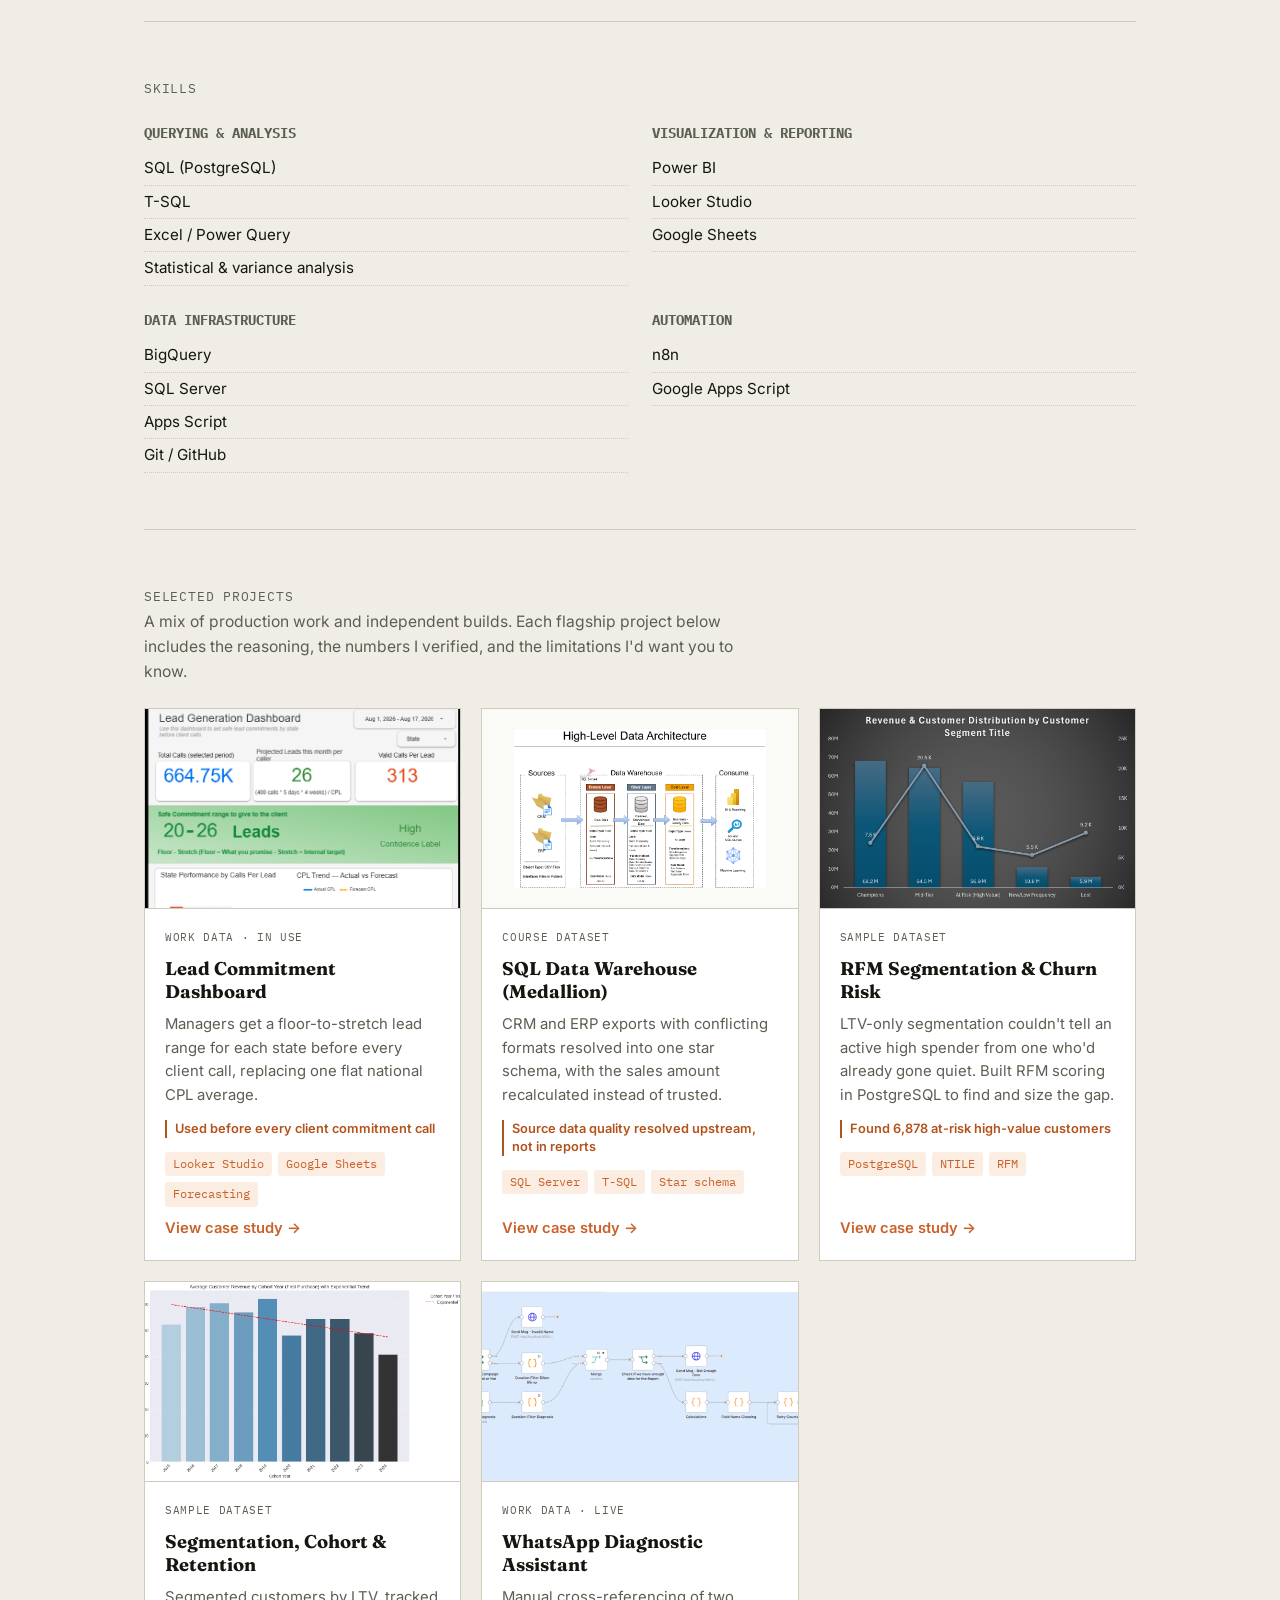
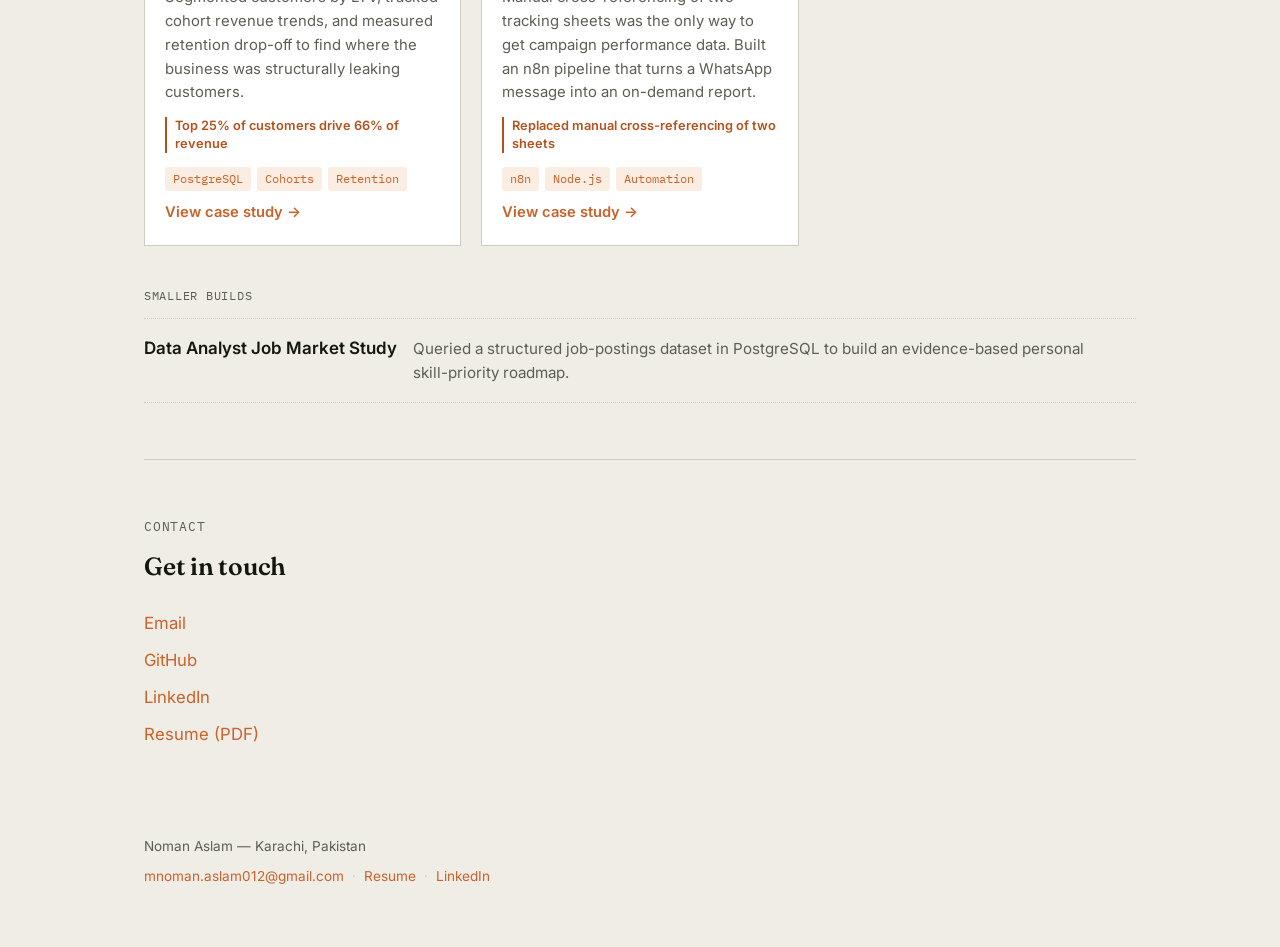
==== commit d06293be: "Fix HTML formatting and improve header structure" ====
--- a/index.html
+++ b/index.html
@@ -17,7 +17,10 @@
 <header class="site-header">
   <div class="wrap">
     <nav class="nav">
-      <a class="nav-name" href="#top">Noman Aslam</a>
+      <a class="nav-name" href="#top">
+        <img class="nav-avatar" src="images/noman-portrait.jpg" alt="Noman Aslam">
+        <span>Noman Aslam</span>
+      </a>
       <div class="nav-links">
         <a class="nav-opt" href="#about">About</a>
         <a class="nav-opt" href="#skills">Skills</a>
@@ -49,7 +52,6 @@
         <div class="hero-stack">PostgreSQL &middot; SQL Server &middot; BigQuery &middot; Power BI &middot; Looker Studio &middot; n8n</div>
       </div>
 
-      <!-- Portrait column -->
       <div class="hero-portrait">
         <img src="images/noman-portrait.jpg" alt="Noman Aslam, Data and BI Analyst">
       </div>
@@ -108,16 +110,16 @@
     <div class="section-title"></div>
     <div class="skills-groups">
       <div class="skill-group">
-        <h4>Querying & Analysis</h4>
+        <h4>Querying &amp; Analysis</h4>
         <ul>
           <li>SQL (PostgreSQL)</li>
           <li>T-SQL</li>
           <li>Excel / Power Query</li>
-          <li>Statistical & variance analysis</li>
-        </ul>
-      </div>
-      <div class="skill-group">
-        <h4>Visualization & Reporting</h4>
+          <li>Statistical &amp; variance analysis</li>
+        </ul>
+      </div>
+      <div class="skill-group">
+        <h4>Visualization &amp; Reporting</h4>
         <ul>
           <li>Power BI</li>
           <li>Looker Studio</li>
@@ -229,22 +231,6 @@
             <span class="tag">Automation</span>
           </div>
           <a class="card-link" href="projects/whatsapp-assistant/">View case study &rarr;</a>
-        </div>
-      </div>
-
-      <div class="flagship-card">
-        <img class="card-thumb contain" src="projects/data-warehouse/images/data_model.drawio.png" alt="Star schema data model for the SQL data warehouse" loading="lazy">
-        <div class="flagship-body">
-          <div class="card-meta">Work data &middot; ongoing</div>
-          <h3>DID Allocation Optimization</h3>
-          <p>Dynamic DID-to-dialer allocation tool replacing static assignment; improved connectivity and reduced spam-driven call drops.</p>
-          <div class="card-outcome">~5% lift in dialer connectivity</div>
-          <div class="tags">
-            <span class="tag">SQL</span>
-            <span class="tag">Automation</span>
-            <span class="tag">Operations</span>
-          </div>
-          <a class="card-link" href="#contact">Ask for details &rarr;</a>
         </div>
       </div>
 
--- a/style.css
+++ b/style.css
@@ -1,19 +1,17 @@
 /* =====================================================
-   DESIGN TOKENS — change a value here and it updates
-   everywhere that uses it. This is the only place you
-   should need to touch colors/fonts.
+   DESIGN TOKENS
    ===================================================== */
 :root {
-  --paper: #EFEDE6;         /* page background, below the hero */
-  --ink-panel: #16211D;     /* dark ledger-green hero panel */
+  --paper: #EFEDE6;
+  --ink-panel: #16211D;
   --ink-panel-text: #EDEAE0;
-  --ink: #14170F;           /* main text on light background */
-  --ink-soft: #5B5F52;      /* secondary text */
-  --line: #CFCBBD;          /* hairline borders/dividers */
-  --accent: #C9622A;        /* burnt amber — the one accent color, used sparingly */
-  --accent-strong: #B4521C; /* darker amber for buttons/emphasis */
-  --accent-soft: #FBEDE2;   /* pale accent background (tags, chips) */
-  --flag: #8A3A16;          /* darker amber for callouts */
+  --ink: #14170F;
+  --ink-soft: #5B5F52;
+  --line: #CFCBBD;
+  --accent: #C9622A;
+  --accent-strong: #B4521C;
+  --accent-soft: #FBEDE2;
+  --flag: #8A3A16;
 
   --font-display: 'Fraunces', Georgia, serif;
   --font-body: 'Inter', -apple-system, sans-serif;
@@ -122,7 +120,7 @@
 }
 
 /* =====================================================
-   HERO PANEL
+   HERO
    ===================================================== */
 .hero-panel {
   background: var(--ink-panel);
@@ -131,10 +129,10 @@
 
 .hero {
   display: grid;
-  grid-template-columns: 1.3fr 1fr;
+  grid-template-columns: 1.5fr 1fr;
   gap: 48px;
-  align-items: start;
-  padding: 56px 0 64px;
+  align-items: center;
+  padding: 56px 0 72px;
 }
 @media (max-width: 720px) {
   .hero { grid-template-columns: 1fr; gap: 32px; }
@@ -193,40 +191,23 @@
   margin-top: 18px;
 }
 
-/* ---------- LEDGER CARD ---------- */
-.ledger {
-  background: rgba(237,234,224,0.04);
-  border: 1px solid rgba(237,234,224,0.18);
-  padding: 22px 24px;
-}
-.ledger-title {
-  font-family: var(--font-mono);
-  font-size: 0.75rem;
-  text-transform: uppercase;
-  letter-spacing: 0.08em;
-  color: rgba(237,234,224,0.5);
-  border-bottom: 1px dashed rgba(237,234,224,0.25);
-  padding-bottom: 12px;
-  margin-bottom: 14px;
-}
-.ledger-row {
-  display: flex;
-  justify-content: space-between;
-  align-items: baseline;
-  padding: 10px 0;
-  border-bottom: 1px dashed rgba(237,234,224,0.15);
-  font-family: var(--font-mono);
-}
-.ledger-row:last-of-type { border-bottom: none; }
-.ledger-value {
-  color: var(--accent);
-  font-size: 1.15rem;
-}
-.ledger-label {
-  font-size: 0.8rem;
-  color: rgba(237,234,224,0.6);
-  text-align: right;
-  max-width: 24ch;
+/* ---------- PORTRAIT ---------- */
+.hero-portrait {
+  display: flex;
+  justify-content: center;
+  align-items: center;
+}
+.hero-portrait img {
+  width: 100%;
+  max-width: 320px;
+  aspect-ratio: 1 / 1;
+  object-fit: cover;
+  border-radius: 50%;
+  border: 3px solid rgba(237,234,224,0.18);
+  display: block;
+}
+@media (max-width: 720px) {
+  .hero-portrait img { max-width: 200px; margin: 0 auto; }
 }
 
 /* =====================================================
@@ -342,14 +323,17 @@
 }
 
 /* =====================================================
-   PROJECT CARDS — FLAGSHIP
+   FLAGSHIP GRID — 3 columns
    ===================================================== */
 .flagship-grid {
   display: grid;
-  grid-template-columns: 1fr 1fr;
+  grid-template-columns: repeat(3, 1fr);
   gap: 20px;
 }
-@media (max-width: 720px) {
+@media (max-width: 960px) {
+  .flagship-grid { grid-template-columns: repeat(2, 1fr); }
+}
+@media (max-width: 640px) {
   .flagship-grid { grid-template-columns: 1fr; }
 }
 
@@ -358,12 +342,12 @@
   background: #fff;
   display: flex;
   flex-direction: column;
-  min-height: 480px;
+  min-height: 520px;
 }
 
 .card-thumb {
   width: 100%;
-  height: 250px;
+  height: 200px;
   object-fit: cover;
   object-position: top;
   display: block;
@@ -372,12 +356,12 @@
 }
 .card-thumb.contain {
   object-fit: contain;
-  padding: 24px;
+  padding: 20px;
   background: #FAFAF7;
 }
 
 .flagship-body {
-  padding: 22px;
+  padding: 20px;
   display: flex;
   flex-direction: column;
   gap: 10px;
@@ -385,73 +369,32 @@
 }
 .flagship-body h3 {
   font-family: var(--font-display);
-  font-size: 1.3rem;
+  font-size: 1.15rem;
+  line-height: 1.25;
   margin: 0;
 }
 .flagship-body p {
   margin: 0;
   color: var(--ink-soft);
-  font-size: 0.97rem;
-}
-
-/* Card meta label */
+  font-size: 0.93rem;
+}
+
 .card-meta {
   font-family: var(--font-mono);
-  font-size: 0.72rem;
+  font-size: 0.7rem;
   color: var(--ink-soft);
   text-transform: uppercase;
   letter-spacing: 0.06em;
 }
 
-/* Outcome line — the senior-signal touch */
 .card-outcome {
-  font-size: 0.82rem;
+  font-size: 0.8rem;
   color: var(--accent-strong);
   font-weight: 600;
   border-left: 2px solid var(--accent-strong);
   padding-left: 8px;
   margin-top: 2px;
-}
-
-/* =====================================================
-   PROJECT CARDS — MINI
-   ===================================================== */
-.tier-label {
-  font-family: var(--font-mono);
-  font-size: 0.78rem;
-  color: var(--ink-soft);
-  text-transform: uppercase;
-  letter-spacing: 0.06em;
-  margin: 36px 0 12px;
-}
-
-.mini-grid {
-  display: grid;
-  grid-template-columns: repeat(3, 1fr);
-  gap: 16px;
-}
-@media (max-width: 860px) {
-  .mini-grid { grid-template-columns: 1fr; }
-}
-
-.mini-card {
-  border: 1px solid var(--line);
-  background: #fff;
-  padding: 18px;
-  display: flex;
-  flex-direction: column;
-  gap: 8px;
-}
-.mini-card h3 {
-  font-family: var(--font-display);
-  font-size: 1rem;
-  line-height: 1.25;
-  margin: 0;
-}
-.mini-card p {
-  margin: 0;
-  color: var(--ink-soft);
-  font-size: 0.9rem;
+  line-height: 1.4;
 }
 
 /* =====================================================
@@ -465,7 +408,7 @@
 }
 .tag {
   font-family: var(--font-mono);
-  font-size: 0.75rem;
+  font-size: 0.72rem;
   background: var(--accent-soft);
   color: var(--accent);
   padding: 3px 8px;
@@ -474,12 +417,21 @@
 .card-link {
   margin-top: auto;
   font-weight: 600;
-  font-size: 0.95rem;
-}
-
-/* =====================================================
-   SMALLER BUILDS LIST
-   ===================================================== */
+  font-size: 0.92rem;
+}
+
+/* =====================================================
+   SMALLER BUILDS
+   ===================================================== */
+.tier-label {
+  font-family: var(--font-mono);
+  font-size: 0.78rem;
+  color: var(--ink-soft);
+  text-transform: uppercase;
+  letter-spacing: 0.06em;
+  margin: 40px 0 12px;
+}
+
 .other-projects { margin-top: 0; }
 
 .other-project-row {
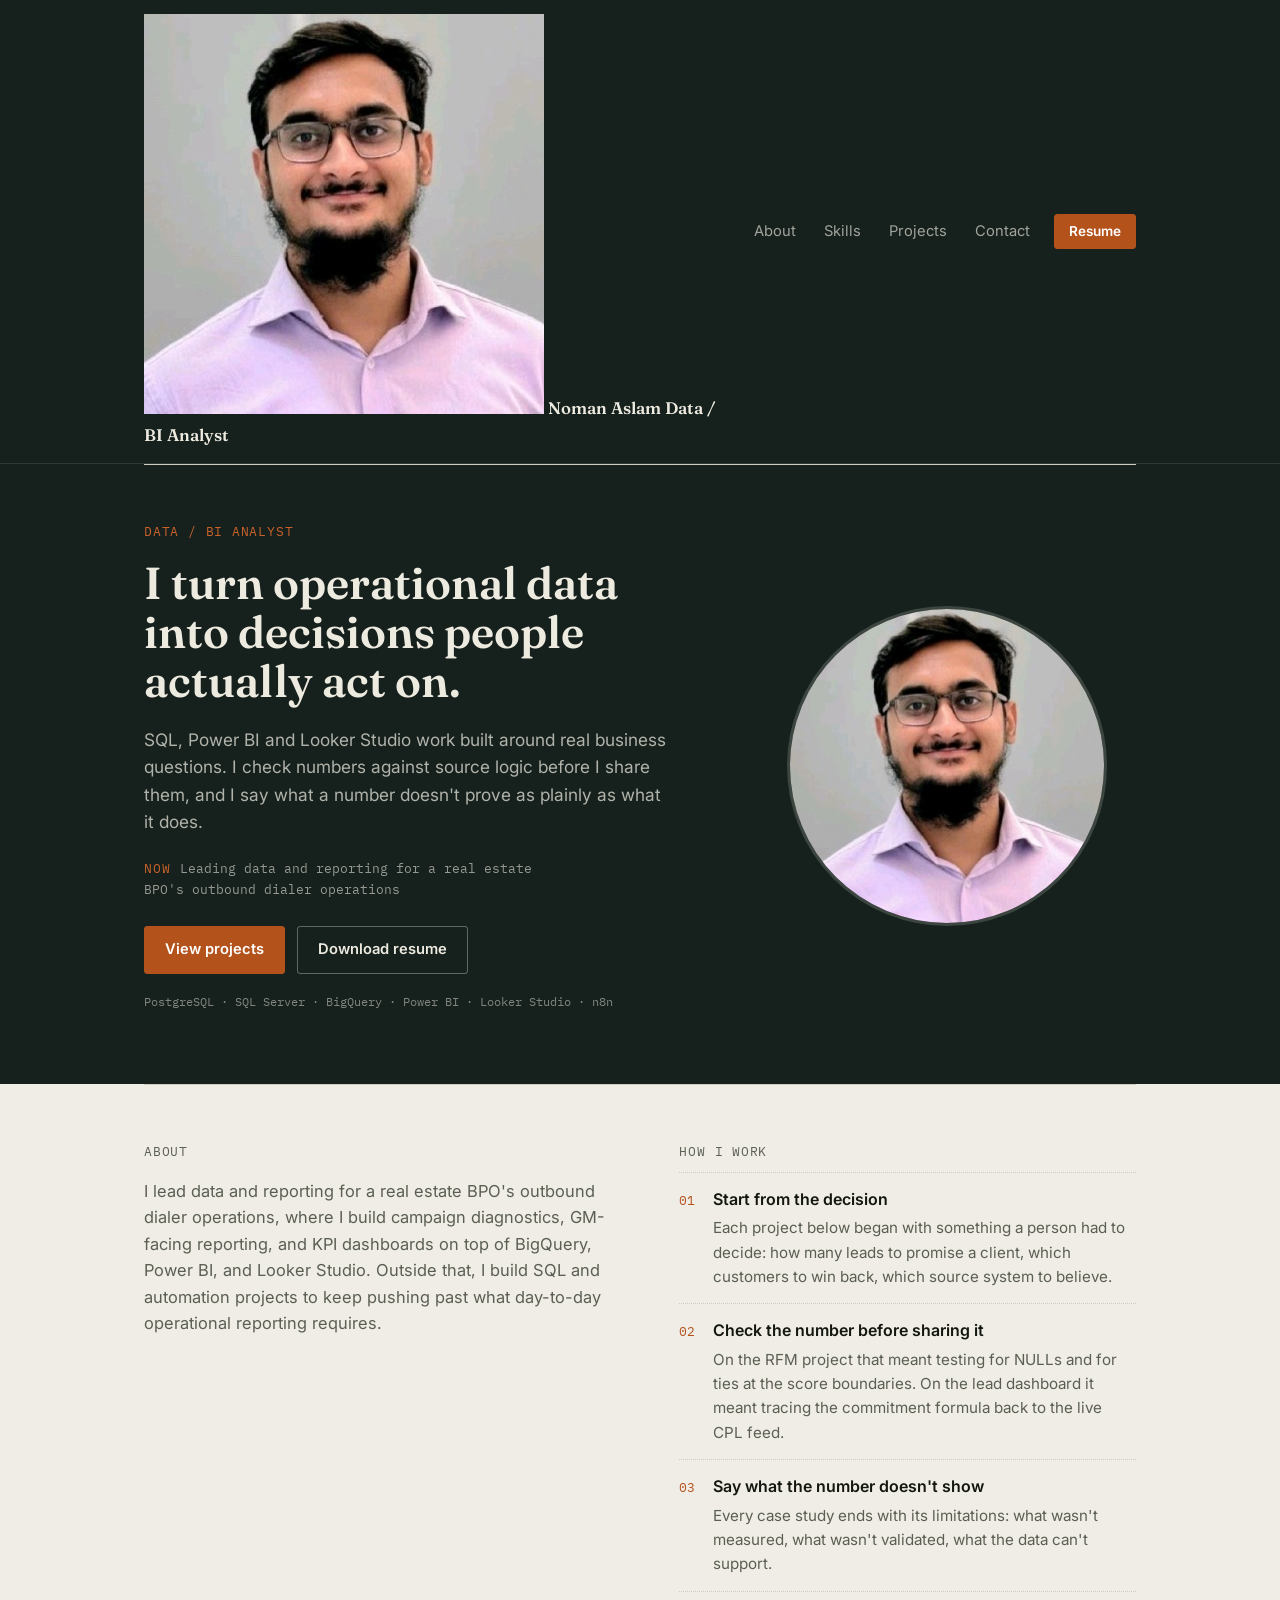
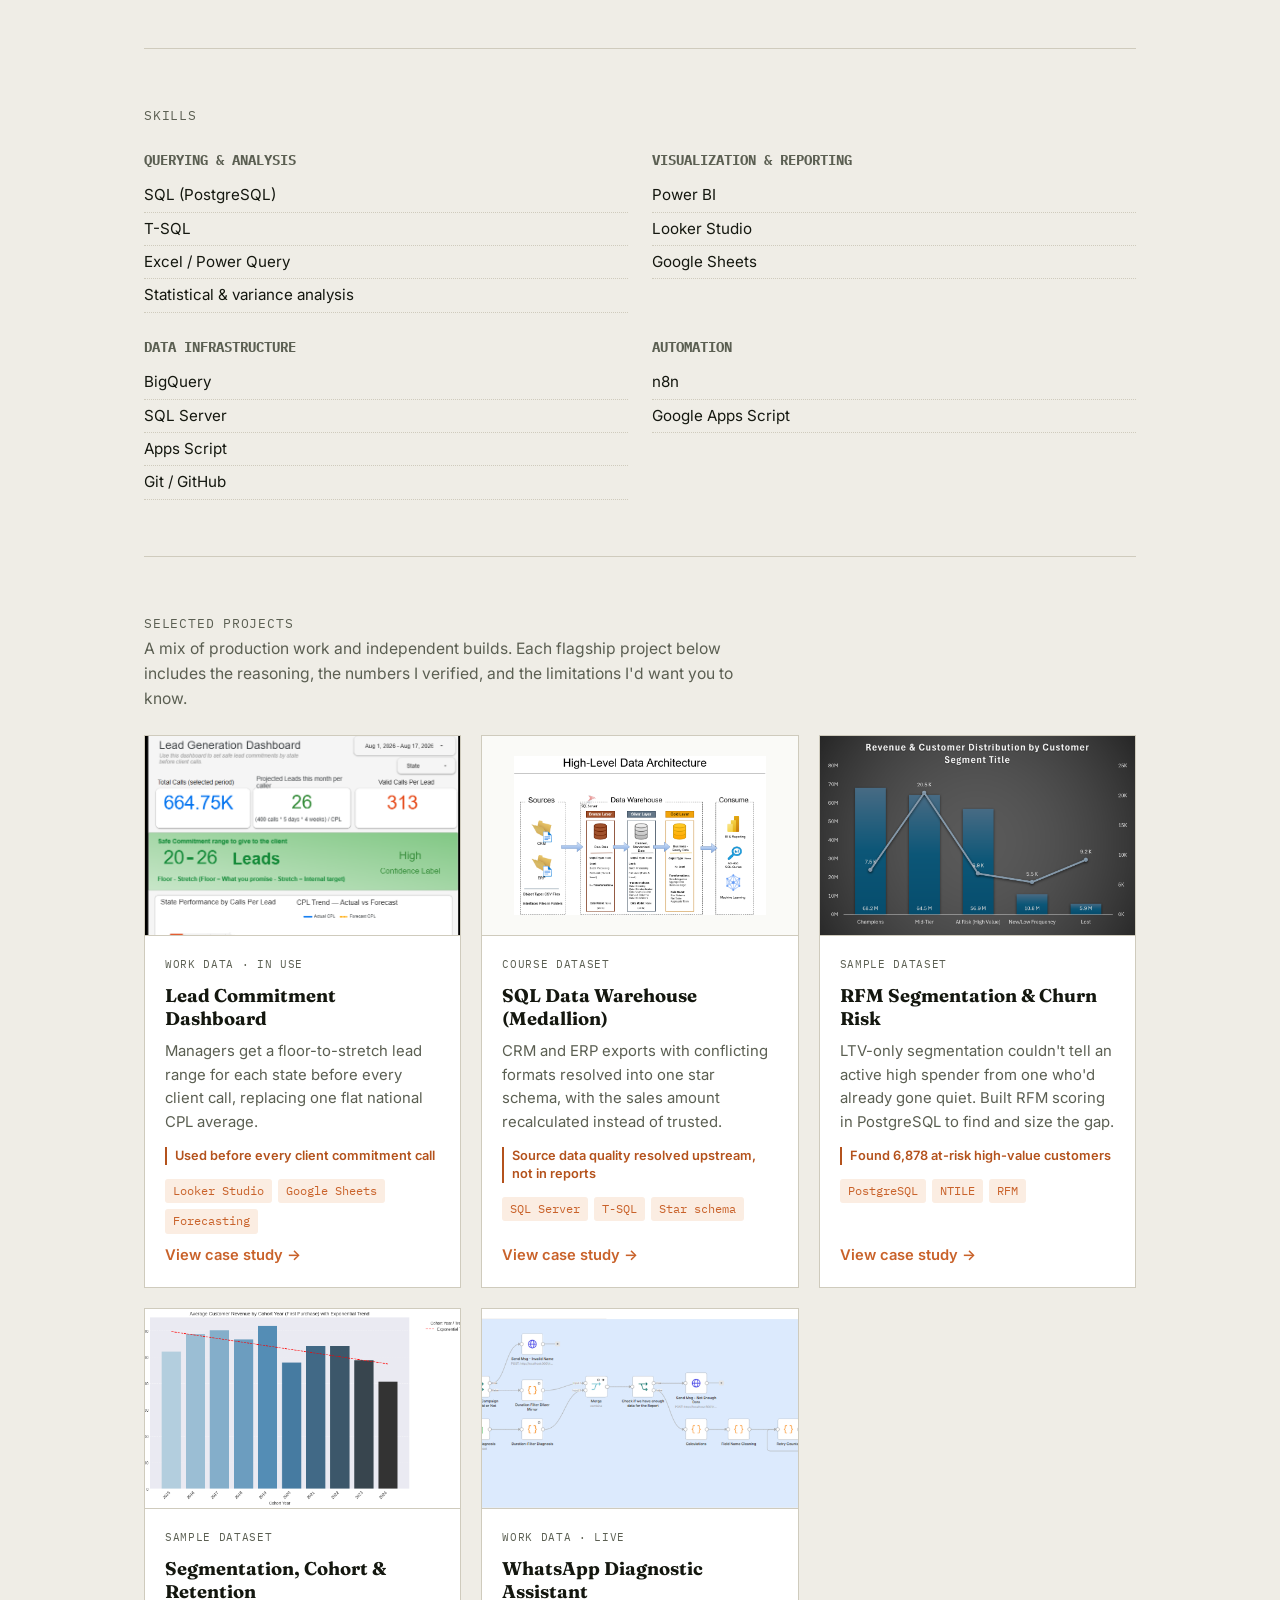
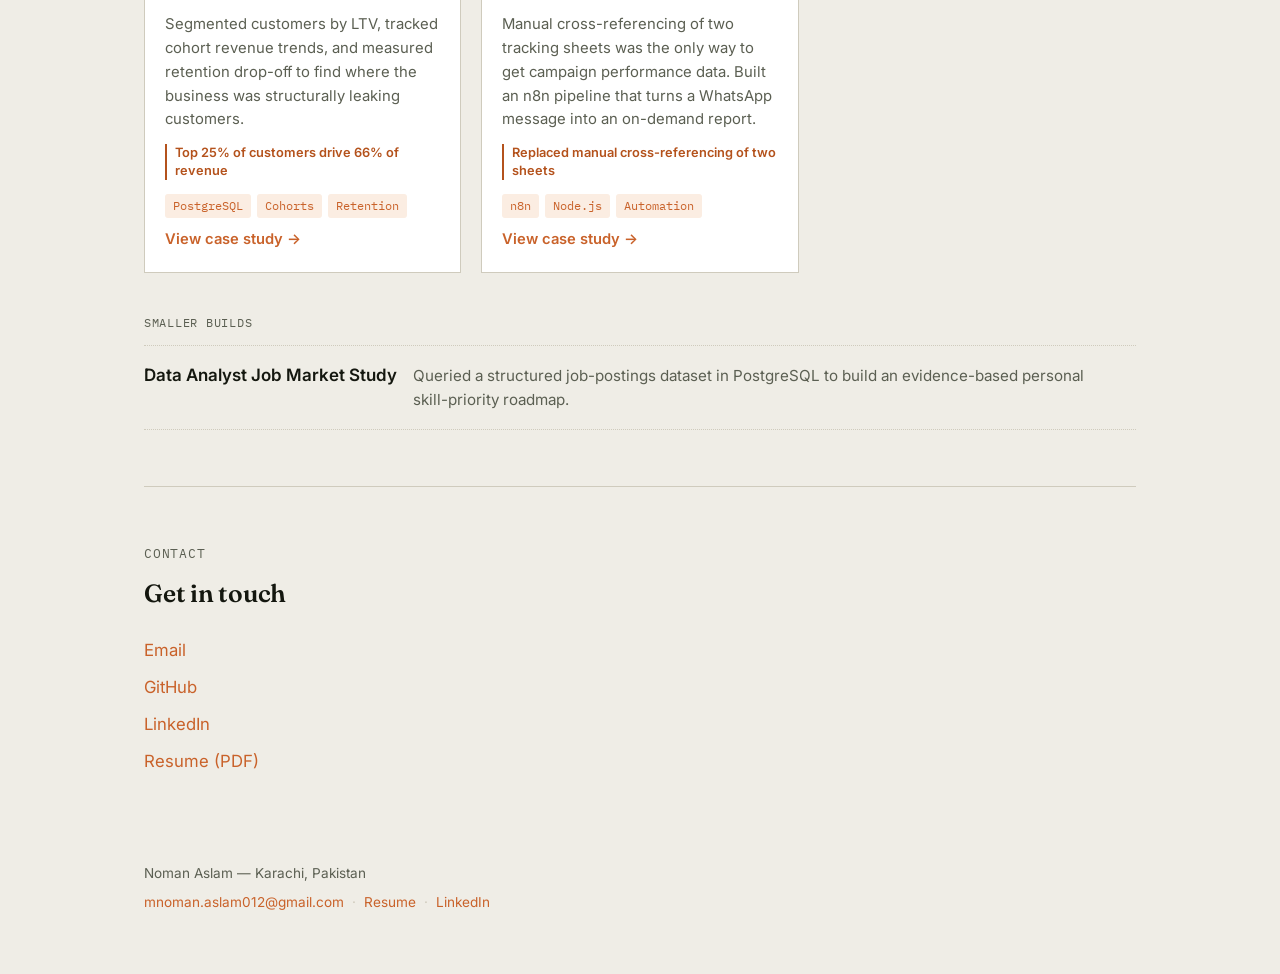
==== commit e5af55f6: "Fix HTML formatting and update content" ====
--- a/index.html
+++ b/index.html
@@ -19,7 +19,10 @@
     <nav class="nav">
       <a class="nav-name" href="#top">
         <img class="nav-avatar" src="images/noman-portrait.jpg" alt="Noman Aslam">
-        <span>Noman Aslam</span>
+        <span class="nav-name-block">
+          <span class="nav-name-text">Noman Aslam</span>
+          <span class="nav-name-role">Data / BI Analyst</span>
+        </span>
       </a>
       <div class="nav-links">
         <a class="nav-opt" href="#about">About</a>
